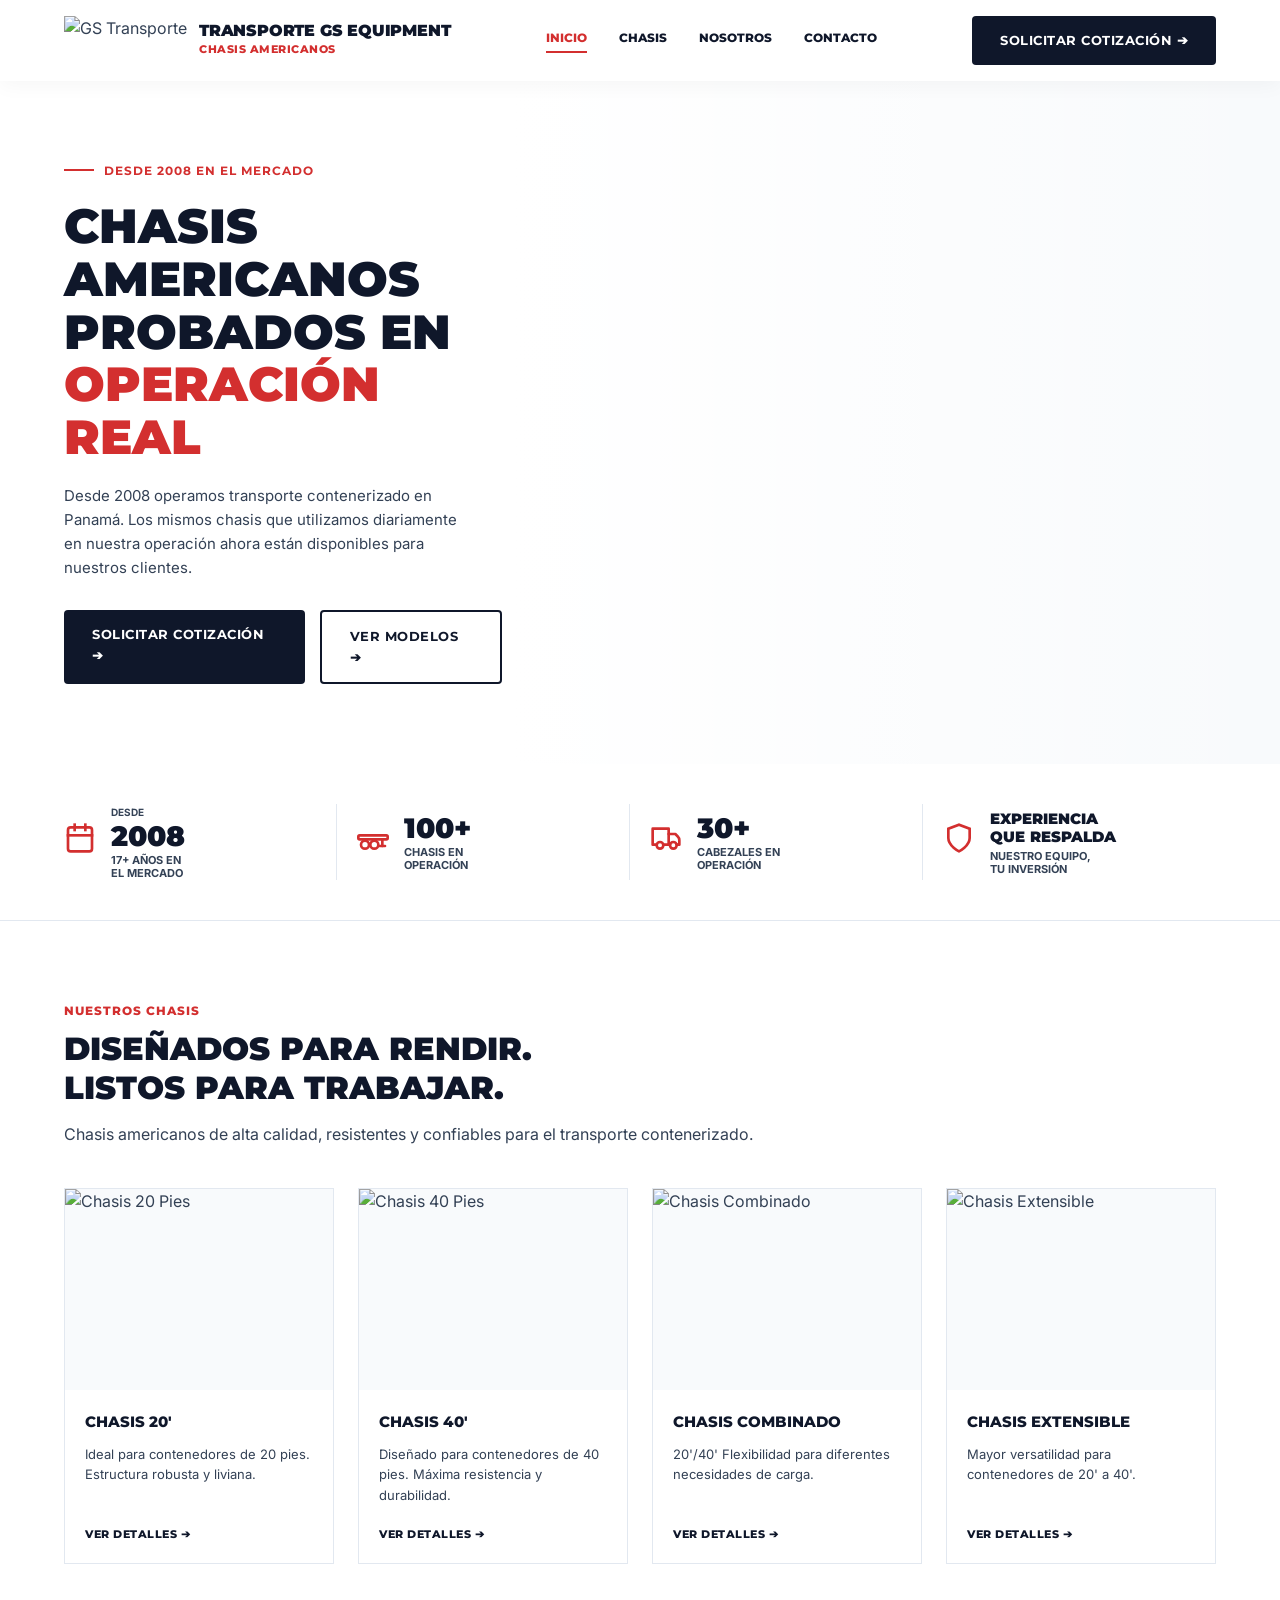
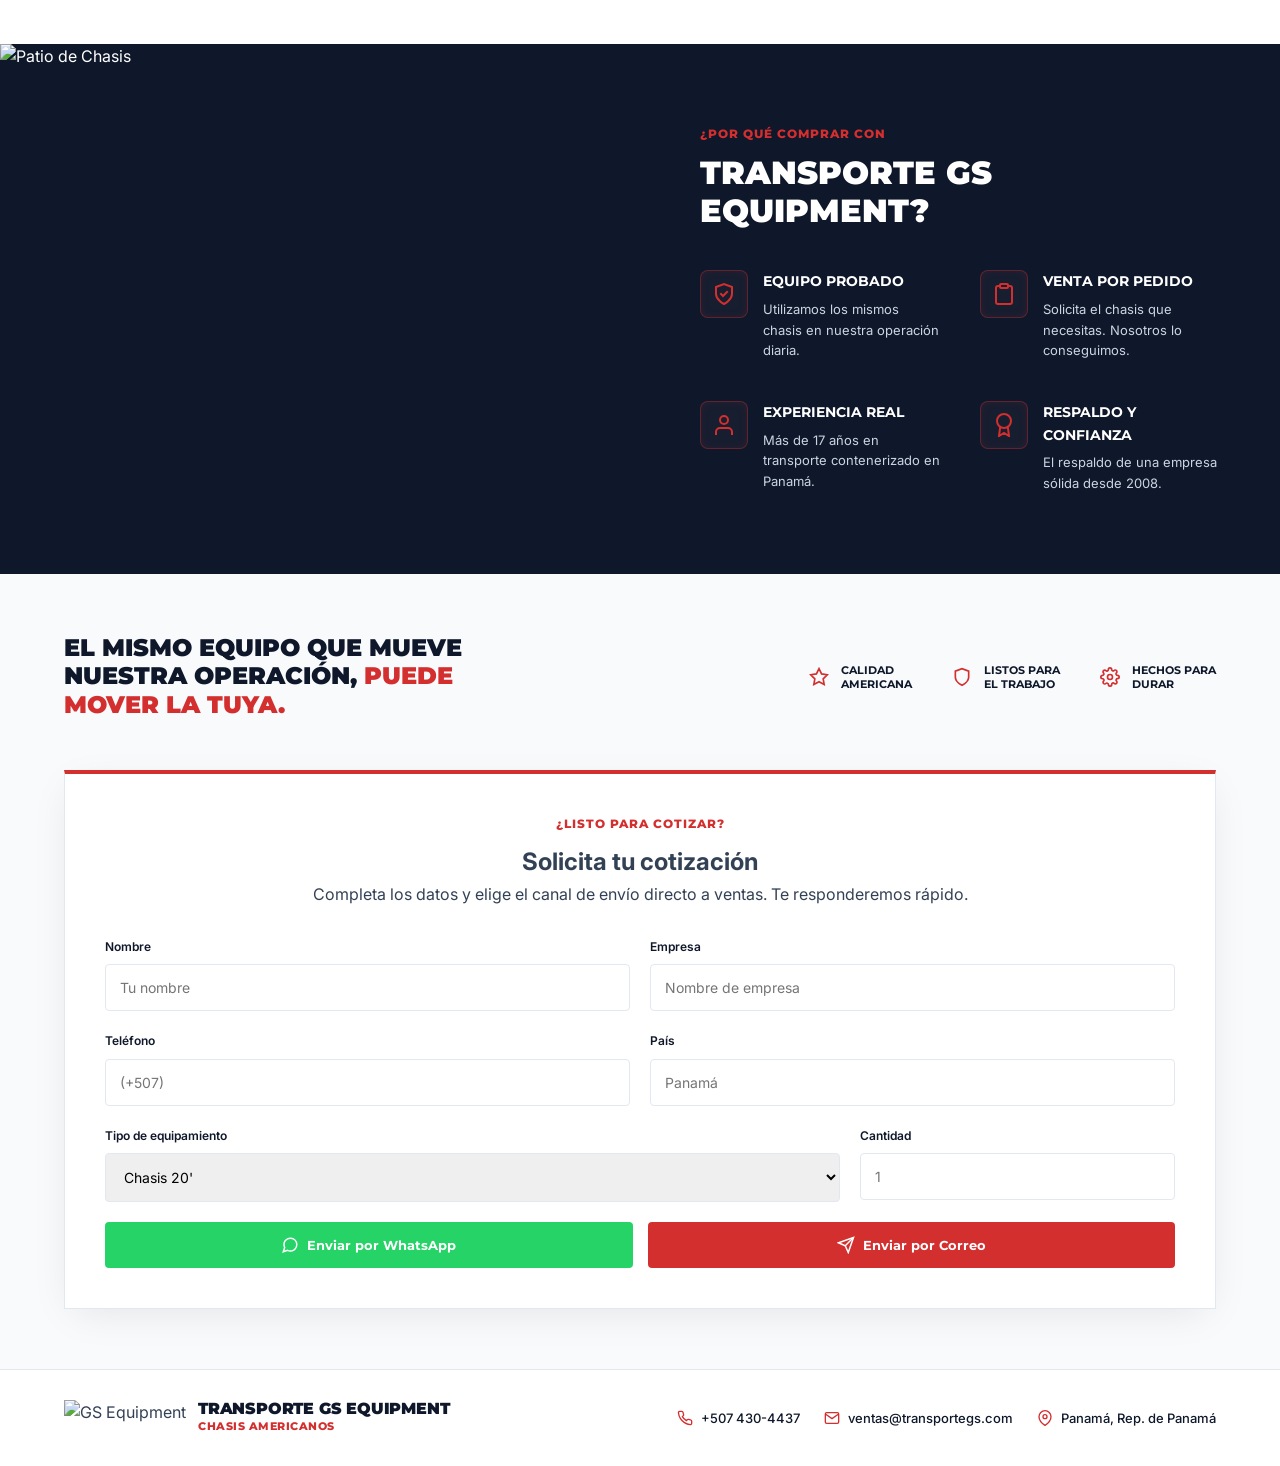
==== index.html @ bca15c8a "nuevo" ====
<!doctype html>
<html lang="es">
  <head>
    <meta charset="UTF-8" />
    <meta name="viewport" content="width=device-width, initial-scale=1.0" />
    <title>GS Equipment | Chasis Americanos</title>
    <!-- Fuentes: Montserrat y Inter -->
    <link rel="preconnect" href="https://fonts.googleapis.com" />
    <link rel="preconnect" href="https://fonts.gstatic.com" crossorigin />
    <link
      href="https://fonts.googleapis.com/css2?family=Inter:wght@400;500;600&family=Montserrat:wght@600;700;800;900&display=swap"
      rel="stylesheet"
    />
    <link rel="icon" href="assets/img/favicon.ico" type="image/x-icon" />
    <link rel="stylesheet" href="assets/css/styles.css" />
  </head>
  <body>
    <!-- NAVEGACIÓN -->
    <header class="navbar">
      <div class="container nav-container">
        <a href="#" class="nav-logo">
          <img src="assets/img/logo-gs.png" alt="GS Transporte" />
          <div class="logo-text">
            <strong>TRANSPORTE GS EQUIPMENT</strong>
            <span>CHASIS AMERICANOS</span>
          </div>
        </a>

        <nav class="nav-menu" id="nav-menu">
          <a href="#" class="active">INICIO</a>
          <a href="#chasis">CHASIS</a>
          <a href="#nosotros">NOSOTROS</a>
          <a href="#contacto">CONTACTO</a>
        </nav>

        <div class="nav-actions">
          <a href="#cotizar" class="btn-dark">SOLICITAR COTIZACIÓN ➔</a>
          <button class="menu-toggle" id="menu-toggle">
            <svg
              width="24"
              height="24"
              viewBox="0 0 24 24"
              fill="none"
              stroke="currentColor"
              stroke-width="2"
              stroke-linecap="square"
            >
              <line x1="3" y1="12" x2="21" y2="12"></line>
              <line x1="3" y1="6" x2="21" y2="6"></line>
              <line x1="3" y1="18" x2="21" y2="18"></line>
            </svg>
          </button>
        </div>
      </div>
    </header>

    <!-- 1. HERO SECTION CON FONDO DESVANECIDO -->
    <section class="hero-section hero-faded">
      <div class="container hero-grid">
        <div class="hero-content reveal">
          <div class="badge-red">
            <span class="line"></span> DESDE 2008 EN EL MERCADO
          </div>
          <h1 class="hero-title">
            CHASIS AMERICANOS<br />
            PROBADOS EN<br />
            <span class="text-red">OPERACIÓN REAL</span>
          </h1>
          <p class="hero-text">
            Desde 2008 operamos transporte contenerizado en Panamá. Los mismos
            chasis que utilizamos diariamente en nuestra operación ahora están
            disponibles para nuestros clientes.
          </p>
          <div class="hero-buttons">
            <a href="#cotizar" class="btn-dark">SOLICITAR COTIZACIÓN ➔</a>
            <a href="#chasis" class="btn-outline">VER MODELOS ➔</a>
          </div>
        </div>
      </div>
    </section>

    <!-- 2. STATS BAR (ICONOS BATMAN STYLE) -->
    <div class="stats-bar reveal">
      <div class="container stats-grid">
        <div class="stat-box">
          <div class="stat-icon">
            <svg
              width="32"
              height="32"
              viewBox="0 0 24 24"
              fill="none"
              stroke="currentColor"
              stroke-width="2"
              stroke-linecap="square"
            >
              <rect x="3" y="4" width="18" height="18" rx="2" ry="2"></rect>
              <line x1="16" y1="2" x2="16" y2="6"></line>
              <line x1="8" y1="2" x2="8" y2="6"></line>
              <line x1="3" y1="10" x2="21" y2="10"></line>
            </svg>
          </div>
          <div class="stat-info">
            <span class="stat-label">DESDE</span>
            <strong class="stat-value">2008</strong>
            <span class="stat-desc">17+ AÑOS EN<br />EL MERCADO</span>
          </div>
        </div>
        <div class="stat-box">
          <div class="stat-icon">
            <svg
              width="32"
              height="32"
              viewBox="0 0 24 24"
              fill="none"
              stroke="currentColor"
              stroke-width="2"
              stroke-linecap="round"
              stroke-linejoin="round"
            >
              <rect x="1" y="10" width="22" height="3" rx="1"></rect>
              <circle cx="6" cy="17" r="3"></circle>
              <circle cx="13" cy="17" r="3"></circle>
              <path d="M19 13v5"></path>
              <path d="M17 18h4"></path>
            </svg>
          </div>
          <div class="stat-info">
            <strong class="stat-value">100+</strong>
            <span class="stat-desc">CHASIS EN<br />OPERACIÓN</span>
          </div>
        </div>
        <div class="stat-box">
          <div class="stat-icon">
            <svg
              width="32"
              height="32"
              viewBox="0 0 24 24"
              fill="none"
              stroke="currentColor"
              stroke-width="2"
              stroke-linecap="round"
              stroke-linejoin="round"
            >
              <path d="M10 17h4V5H2v12h3"></path>
              <path d="M20 17h2v-3.34a4 4 0 0 0-1.17-2.83L19 9h-5"></path>
              <path d="M14 17h1"></path>
              <circle cx="7.5" cy="17.5" r="2.5"></circle>
              <circle cx="17.5" cy="17.5" r="2.5"></circle>
            </svg>
          </div>
          <div class="stat-info">
            <strong class="stat-value">30+</strong>
            <span class="stat-desc">CABEZALES EN<br />OPERACIÓN</span>
          </div>
        </div>
        <div class="stat-box no-border">
          <div class="stat-icon">
            <svg
              width="32"
              height="32"
              viewBox="0 0 24 24"
              fill="none"
              stroke="currentColor"
              stroke-width="2"
              stroke-linecap="square"
            >
              <path d="M12 22s8-4 8-10V5l-8-3-8 3v7c0 6 8 10 8 10z"></path>
            </svg>
          </div>
          <div class="stat-info">
            <strong class="stat-value text-medium"
              >EXPERIENCIA<br />QUE RESPALDA</strong
            >
            <span class="stat-desc">NUESTRO EQUIPO,<br />TU INVERSIÓN</span>
          </div>
        </div>
      </div>
    </div>

    <!-- 3. CATÁLOGO DE CHASIS -->
    <section id="chasis" class="chasis-section container reveal">
      <div class="section-header">
        <span class="subtitle-red">NUESTROS CHASIS</span>
        <h2 class="section-title">
          DISEÑADOS PARA RENDIR.<br />LISTOS PARA TRABAJAR.
        </h2>
        <p class="section-desc">
          Chasis americanos de alta calidad, resistentes y confiables para el
          transporte contenerizado.
        </p>
      </div>

      <div class="products-grid">
        <div class="product-card">
          <div class="product-img">
            <img src="assets/img/pesado/gal-2.webp" alt="Chasis 20 Pies" />
          </div>
          <div class="product-content">
            <h3>CHASIS 20'</h3>
            <p>
              Ideal para contenedores de 20 pies. Estructura robusta y liviana.
            </p>
            <a href="#cotizar" class="link-arrow">VER DETALLES ➔</a>
          </div>
        </div>

        <div class="product-card">
          <div class="product-img">
            <img src="assets/img/pesado/gal-3.webp" alt="Chasis 40 Pies" />
          </div>
          <div class="product-content">
            <h3>CHASIS 40'</h3>
            <p>
              Diseñado para contenedores de 40 pies. Máxima resistencia y
              durabilidad.
            </p>
            <a href="#cotizar" class="link-arrow">VER DETALLES ➔</a>
          </div>
        </div>

        <div class="product-card">
          <div class="product-img">
            <img src="assets/img/pesado/gal-6.webp" alt="Chasis Combinado" />
          </div>
          <div class="product-content">
            <h3>CHASIS COMBINADO</h3>
            <p>20'/40' Flexibilidad para diferentes necesidades de carga.</p>
            <a href="#cotizar" class="link-arrow">VER DETALLES ➔</a>
          </div>
        </div>

        <div class="product-card">
          <div class="product-img">
            <img src="assets/img/pesado/gal-5.webp" alt="Chasis Extensible" />
          </div>
          <div class="product-content">
            <h3>CHASIS EXTENSIBLE</h3>
            <p>Mayor versatilidad para contenedores de 20' a 40'.</p>
            <a href="#cotizar" class="link-arrow">VER DETALLES ➔</a>
          </div>
        </div>
      </div>
    </section>

    <!-- 4. SECCIÓN OSCURA (ICONOS CON GLOW) -->
    <section id="nosotros" class="dark-section reveal">
      <div class="dark-grid">
        <div class="dark-image">
          <img src="assets/img/pesado/gal-6.webp" alt="Patio de Chasis" />
        </div>
        <div class="dark-content">
          <span class="subtitle-red">¿POR QUÉ COMPRAR CON</span>
          <h2 class="section-title text-white">TRANSPORTE GS EQUIPMENT?</h2>

          <div class="features-grid">
            <div class="feature-item">
              <div class="feature-icon">
                <svg
                  width="24"
                  height="24"
                  viewBox="0 0 24 24"
                  fill="none"
                  stroke="currentColor"
                  stroke-width="2"
                  stroke-linecap="square"
                >
                  <path d="M12 22s8-4 8-10V5l-8-3-8 3v7c0 6 8 10 8 10z"></path>
                  <path d="M9 12l2 2 4-4"></path>
                </svg>
              </div>
              <div class="feature-text">
                <h4>EQUIPO PROBADO</h4>
                <p>Utilizamos los mismos chasis en nuestra operación diaria.</p>
              </div>
            </div>
            <div class="feature-item">
              <div class="feature-icon">
                <svg
                  width="24"
                  height="24"
                  viewBox="0 0 24 24"
                  fill="none"
                  stroke="currentColor"
                  stroke-width="2"
                  stroke-linecap="square"
                >
                  <path
                    d="M16 4h2a2 2 0 0 1 2 2v14a2 2 0 0 1-2 2H6a2 2 0 0 1-2-2V6a2 2 0 0 1 2-2h2"
                  ></path>
                  <rect x="8" y="2" width="8" height="4" rx="1" ry="1"></rect>
                </svg>
              </div>
              <div class="feature-text">
                <h4>VENTA POR PEDIDO</h4>
                <p>
                  Solicita el chasis que necesitas. Nosotros lo conseguimos.
                </p>
              </div>
            </div>
            <div class="feature-item">
              <div class="feature-icon">
                <svg
                  width="24"
                  height="24"
                  viewBox="0 0 24 24"
                  fill="none"
                  stroke="currentColor"
                  stroke-width="2"
                  stroke-linecap="square"
                >
                  <path d="M20 21v-2a4 4 0 0 0-4-4H8a4 4 0 0 0-4 4v2"></path>
                  <circle cx="12" cy="7" r="4"></circle>
                </svg>
              </div>
              <div class="feature-text">
                <h4>EXPERIENCIA REAL</h4>
                <p>Más de 17 años en transporte contenerizado en Panamá.</p>
              </div>
            </div>
            <div class="feature-item">
              <div class="feature-icon">
                <svg
                  width="24"
                  height="24"
                  viewBox="0 0 24 24"
                  fill="none"
                  stroke="currentColor"
                  stroke-width="2"
                  stroke-linecap="square"
                >
                  <circle cx="12" cy="8" r="7"></circle>
                  <polyline
                    points="8.21 13.89 7 23 12 20 17 23 15.79 13.88"
                  ></polyline>
                </svg>
              </div>
              <div class="feature-text">
                <h4>RESPALDO Y CONFIANZA</h4>
                <p>El respaldo de una empresa sólida desde 2008.</p>
              </div>
            </div>
          </div>
        </div>
      </div>
    </section>

    <!-- 5. BANNER INFERIOR Y FORMULARIO -->
    <section id="cotizar" class="bottom-cta-section reveal">
      <div class="container banner-flex">
        <div class="banner-title">
          <h2>
            EL MISMO EQUIPO QUE MUEVE<br />NUESTRA OPERACIÓN,
            <span class="text-red">PUEDE<br />MOVER LA TUYA.</span>
          </h2>
        </div>
        <div class="banner-icons">
          <div class="b-icon">
            <svg
              width="20"
              height="20"
              viewBox="0 0 24 24"
              fill="none"
              stroke="currentColor"
              stroke-width="2"
              stroke-linecap="square"
            >
              <polygon
                points="12 2 15.09 8.26 22 9.27 17 14.14 18.18 21.02 12 17.77 5.82 21.02 7 14.14 2 9.27 8.91 8.26 12 2"
              ></polygon>
            </svg>
            <span>CALIDAD<br />AMERICANA</span>
          </div>
          <div class="b-icon">
            <svg
              width="20"
              height="20"
              viewBox="0 0 24 24"
              fill="none"
              stroke="currentColor"
              stroke-width="2"
              stroke-linecap="square"
            >
              <path d="M12 22s8-4 8-10V5l-8-3-8 3v7c0 6 8 10 8 10z"></path>
            </svg>
            <span>LISTOS PARA<br />EL TRABAJO</span>
          </div>
          <div class="b-icon">
            <svg
              width="20"
              height="20"
              viewBox="0 0 24 24"
              fill="none"
              stroke="currentColor"
              stroke-width="2"
              stroke-linecap="square"
            >
              <circle cx="12" cy="12" r="3"></circle>
              <path
                d="M19.4 15a1.65 1.65 0 0 0 .33 1.82l.06.06a2 2 0 0 1 0 2.83 2 2 0 0 1-2.83 0l-.06-.06a1.65 1.65 0 0 0-1.82-.33 1.65 1.65 0 0 0-1 1.51V21a2 2 0 0 1-2 2 2 2 0 0 1-2-2v-.09A1.65 1.65 0 0 0 9 19.4a1.65 1.65 0 0 0-1.82.33l-.06.06a2 2 0 0 1-2.83 0 2 2 0 0 1 0-2.83l.06-.06a1.65 1.65 0 0 0 .33-1.82 1.65 1.65 0 0 0-1.51-1H3a2 2 0 0 1-2-2 2 2 0 0 1 2-2h.09A1.65 1.65 0 0 0 4.6 9a1.65 1.65 0 0 0-.33-1.82l-.06-.06a2 2 0 0 1 0-2.83 2 2 0 0 1 2.83 0l.06.06a1.65 1.65 0 0 0 1.82.33H9a1.65 1.65 0 0 0 1-1.51V3a2 2 0 0 1 2-2 2 2 0 0 1 2 2v.09a1.65 1.65 0 0 0 1 1.51 1.65 1.65 0 0 0 1.82-.33l.06-.06a2 2 0 0 1 2.83 0 2 2 0 0 1 0 2.83l-.06.06a1.65 1.65 0 0 0-.33 1.82V9a1.65 1.65 0 0 0 1.51 1H21a2 2 0 0 1 2 2 2 2 0 0 1-2 2h-.09a1.65 1.65 0 0 0-1.51 1z"
              ></path>
            </svg>
            <span>HECHOS PARA<br />DURAR</span>
          </div>
        </div>
      </div>

      <div class="container" style="margin-top: 50px">
        <div class="form-card">
          <div class="form-header">
            <span class="subtitle-red">¿LISTO PARA COTIZAR?</span>
            <h2>Solicita tu cotización</h2>
            <p>
              Completa los datos y elige el canal de envío directo a ventas. Te
              responderemos rápido.
            </p>
          </div>

          <form id="form-equipos">
            <div class="form-grid">
              <div class="input-group">
                <label>Nombre</label>
                <input
                  type="text"
                  id="eq_nombre"
                  placeholder="Tu nombre"
                  required
                />
              </div>
              <div class="input-group">
                <label>Empresa</label>
                <input
                  type="text"
                  id="eq_empresa"
                  placeholder="Nombre de empresa"
                />
              </div>
              <div class="input-group">
                <label>Teléfono</label>
                <input
                  type="text"
                  id="eq_telefono"
                  placeholder="(+507)"
                  required
                />
              </div>
              <div class="input-group">
                <label>País</label>
                <input type="text" id="eq_pais" placeholder="Panamá" required />
              </div>
            </div>
            <div class="form-grid layout-2-1">
              <div class="input-group">
                <label>Tipo de equipamiento</label>
                <select id="eq_tipo">
                  <option>Chasis 20'</option>
                  <option>Chasis 40'</option>
                  <option>Chasis Combinado 20'/40'</option>
                  <option>Chasis Extensible</option>
                  <option>Llantas Americanas</option>
                </select>
              </div>
              <div class="input-group">
                <label>Cantidad</label>
                <input
                  type="number"
                  id="eq_cantidad"
                  placeholder="1"
                  min="1"
                  required
                />
              </div>
            </div>
            <div class="form-buttons">
              <button type="button" id="btn-wa" class="btn-wa">
                <svg
                  width="18"
                  height="18"
                  viewBox="0 0 24 24"
                  fill="none"
                  stroke="currentColor"
                  stroke-width="2"
                >
                  <path
                    d="M21 11.5a8.38 8.38 0 0 1-.9 3.8 8.5 8.5 0 0 1-7.6 4.7 8.38 8.38 0 0 1-3.8-.9L3 21l1.9-5.7a8.38 8.38 0 0 1-.9-3.8 8.5 8.5 0 0 1 4.7-7.6 8.38 8.38 0 0 1 3.8-.9h.5a8.48 8.48 0 0 1 8 8v.5z"
                  ></path>
                </svg>
                Enviar por WhatsApp
              </button>
              <button type="button" id="btn-email" class="btn-red">
                <svg
                  width="18"
                  height="18"
                  viewBox="0 0 24 24"
                  fill="none"
                  stroke="currentColor"
                  stroke-width="2"
                >
                  <line x1="22" y1="2" x2="11" y2="13"></line>
                  <polygon points="22 2 15 22 11 13 2 9 22 2"></polygon>
                </svg>
                Enviar por Correo
              </button>
            </div>
          </form>
        </div>
      </div>
    </section>

    <!-- FOOTER MOCKUP CON ICONOS -->
    <footer id="contacto" class="mockup-footer">
      <div class="container footer-flex">
        <div class="footer-logo">
          <img src="assets/img/logo-gs.png" alt="GS Equipment" />
          <div class="logo-text">
            <strong>TRANSPORTE GS EQUIPMENT</strong>
            <span>CHASIS AMERICANOS</span>
          </div>
        </div>
        <div class="footer-contact">
          <span>
            <svg
              width="16"
              height="16"
              viewBox="0 0 24 24"
              fill="none"
              stroke="currentColor"
              stroke-width="2"
            >
              <path
                d="M22 16.92v3a2 2 0 0 1-2.18 2 19.79 19.79 0 0 1-8.63-3.07 19.5 19.5 0 0 1-6-6 19.79 19.79 0 0 1-3.07-8.67A2 2 0 0 1 4.11 2h3a2 2 0 0 1 2 1.72 12.84 12.84 0 0 0 .7 2.81 2 2 0 0 1-.45 2.11L8.09 9.91a16 16 0 0 0 6 6l1.27-1.27a2 2 0 0 1 2.11-.45 12.84 12.84 0 0 0 2.81.7A2 2 0 0 1 22 16.92z"
              ></path>
            </svg>
            +507 430-4437
          </span>
          <span>
            <svg
              width="16"
              height="16"
              viewBox="0 0 24 24"
              fill="none"
              stroke="currentColor"
              stroke-width="2"
            >
              <path
                d="M4 4h16c1.1 0 2 .9 2 2v12c0 1.1-.9 2-2 2H4c-1.1 0-2-.9-2-2V6c0-1.1.9-2 2-2z"
              ></path>
              <polyline points="22,6 12,13 2,6"></polyline>
            </svg>
            ventas@transportegs.com
          </span>
          <span>
            <svg
              width="16"
              height="16"
              viewBox="0 0 24 24"
              fill="none"
              stroke="currentColor"
              stroke-width="2"
            >
              <path d="M21 10c0 7-9 13-9 13s-9-6-9-13a9 9 0 0 1 18 0z"></path>
              <circle cx="12" cy="10" r="3"></circle>
            </svg>
            Panamá, Rep. de Panamá
          </span>
        </div>
      </div>
    </footer>

    <script src="assets/js/main.js"></script>
  </body>
</html>
---- assets/css/styles.css ----
/* =========================================
   GS EQUIPMENT - LANDING PAGE STYLES (BATMAN / PRO)
   ========================================= */

:root {
  --color-dark: #0f172a;
  --color-dark-2: #1e293b;
  --color-red: #d32f2f;
  --color-red-hover: #b91c1c;
  --color-gray-light: #f8fafc;
  --color-gray-border: #e2e8f0;
  --color-text: #334155;
  --color-text-dark: #0f172a;
  --color-wa: #25d366;
  --font-heading: "Montserrat", sans-serif;
  --font-body: "Inter", sans-serif;
}

* {
  box-sizing: border-box;
  margin: 0;
  padding: 0;
}
html {
  scroll-behavior: smooth;
}
body {
  font-family: var(--font-body);
  color: var(--color-text);
  background-color: #fff;
  line-height: 1.6;
}
a {
  text-decoration: none;
  color: inherit;
}
img {
  max-width: 100%;
  height: auto;
  display: block;
}
.container {
  width: 90%;
  max-width: 1200px;
  margin: 0 auto;
}
.text-red {
  color: var(--color-red) !important;
}
.text-white {
  color: #fff !important;
}

/* Botones */
.btn-dark {
  background: var(--color-dark);
  color: #fff;
  padding: 14px 28px;
  border-radius: 4px;
  font-family: var(--font-heading);
  font-weight: 700;
  font-size: 13px;
  letter-spacing: 0.5px;
  transition: 0.3s;
  display: inline-block;
  border: none;
  cursor: pointer;
}
.btn-dark:hover {
  background: var(--color-red);
}
.btn-outline {
  background: transparent;
  color: var(--color-dark);
  padding: 14px 28px;
  border-radius: 4px;
  font-family: var(--font-heading);
  font-weight: 700;
  font-size: 13px;
  letter-spacing: 0.5px;
  border: 2px solid var(--color-dark);
  transition: 0.3s;
  display: inline-block;
}
.btn-outline:hover {
  background: var(--color-dark);
  color: #fff;
}
.btn-red {
  display: flex;
  align-items: center;
  justify-content: center;
  gap: 8px;
  background: var(--color-red);
  color: #fff;
  padding: 14px 24px;
  border-radius: 4px;
  font-family: var(--font-heading);
  font-weight: 700;
  border: none;
  cursor: pointer;
  transition: 0.3s;
  width: 100%;
}
.btn-red:hover {
  background: var(--color-red-hover);
}
.btn-wa {
  display: flex;
  align-items: center;
  justify-content: center;
  gap: 8px;
  background: var(--color-wa);
  color: #fff;
  padding: 14px 24px;
  border-radius: 4px;
  font-family: var(--font-heading);
  font-weight: 700;
  border: none;
  cursor: pointer;
  transition: 0.3s;
  width: 100%;
}

/* =========================================
   NUEVO NAVBAR SUPERIOR (ESTILO MOCKUP PRO)
   ========================================= */
.navbar {
  background: #fff;
  padding: 16px 0;
  position: sticky;
  top: 0;
  z-index: 1000;
  box-shadow: 0 4px 20px rgba(0, 0, 0, 0.04);
  border-bottom: none;
}
.nav-container {
  display: flex;
  justify-content: space-between;
  align-items: center;
}

/* Logo */
.nav-logo {
  display: flex;
  align-items: center;
  gap: 12px;
}
.nav-logo img {
  height: 48px;
}
.logo-text {
  display: flex;
  flex-direction: column;
  justify-content: center;
}
.logo-text strong {
  font-family: var(--font-heading);
  font-weight: 900;
  font-size: 16px;
  color: var(--color-dark);
  line-height: 1.1;
  letter-spacing: -0.2px;
}
.logo-text span {
  font-family: var(--font-heading);
  font-size: 10.5px;
  color: var(--color-red);
  font-weight: 800;
  letter-spacing: 0.5px;
  margin-top: 2px;
}

/* Menu de Enlaces */
.nav-menu {
  display: flex;
  gap: 32px;
  align-items: center;
}
.nav-menu a {
  font-family: var(--font-heading);
  font-size: 12px;
  font-weight: 800;
  color: var(--color-dark);
  position: relative;
  padding-bottom: 6px;
  transition: color 0.3s ease;
  text-transform: uppercase;
}
.nav-menu a:hover,
.nav-menu a.active {
  color: var(--color-red);
}
/* Efecto de línea roja inferior despegada */
.nav-menu a::after {
  content: "";
  position: absolute;
  bottom: 0;
  left: 0;
  width: 0%;
  height: 2px;
  background-color: var(--color-red);
  transition: width 0.3s ease;
}
.nav-menu a:hover::after,
.nav-menu a.active::after {
  width: 100%;
}

.nav-actions {
  display: flex;
  align-items: center;
  gap: 15px;
}
.menu-toggle {
  display: none;
  background: none;
  border: none;
  color: var(--color-dark);
  cursor: pointer;
  padding: 0;
}

/* Hero Section */
.hero-section {
  padding: 80px 0;
  background-color: var(--color-gray-light);
}
.hero-faded {
  position: relative;
  background-image: url("../img/pesado/gal-1.webp");
  background-size: cover;
  background-position: right center;
  background-repeat: no-repeat;
  min-height: 550px;
  display: flex;
  align-items: center;
}
.hero-faded::before {
  content: "";
  position: absolute;
  top: 0;
  left: 0;
  width: 100%;
  height: 100%;
  background: linear-gradient(
    to right,
    rgba(255, 255, 255, 1) 40%,
    rgba(255, 255, 255, 0.8) 55%,
    rgba(255, 255, 255, 0) 100%
  );
  z-index: 1;
}

/* LA CORRECCIÓN ESTÁ AQUÍ: Se eliminó el width: 100% para que no rompa los bordes */
.hero-faded .hero-grid {
  position: relative;
  z-index: 2;
  grid-template-columns: 0.65fr 1fr;
}

.hero-grid {
  display: grid;
  grid-template-columns: 1fr 1fr;
  gap: 40px;
  align-items: center;
}
.badge-red {
  display: flex;
  align-items: center;
  gap: 10px;
  font-family: var(--font-heading);
  font-weight: 700;
  color: var(--color-red);
  font-size: 12px;
  letter-spacing: 1px;
  margin-bottom: 20px;
}
.badge-red .line {
  width: 30px;
  height: 2px;
  background: var(--color-red);
  display: block;
}
.hero-title {
  font-family: var(--font-heading);
  font-weight: 900;
  font-size: clamp(32px, 4vw, 48px);
  color: var(--color-dark);
  line-height: 1.1;
  margin-bottom: 20px;
}
.hero-text {
  font-size: 15px;
  margin-bottom: 30px;
  max-width: 90%;
  color: var(--color-text);
}
.hero-buttons {
  display: flex;
  gap: 15px;
}
.hero-image img {
  width: 100%;
  border-radius: 8px;
  box-shadow: 0 20px 40px -10px rgba(0, 0, 0, 0.15);
}

/* Stats Bar - SVGs Premium */
.stats-bar {
  border-bottom: 1px solid var(--color-gray-border);
  padding: 40px 0;
}
.stats-grid {
  display: grid;
  grid-template-columns: repeat(4, 1fr);
  gap: 20px;
}
.stat-box {
  display: flex;
  align-items: center;
  gap: 15px;
  border-right: 1px solid var(--color-gray-border);
  padding-right: 20px;
}
.stat-box.no-border {
  border-right: none;
}
.stat-icon svg {
  color: var(--color-red);
}
.stat-info {
  display: flex;
  flex-direction: column;
}
.stat-label {
  font-size: 10px;
  font-weight: 700;
  color: var(--color-text);
}
.stat-value {
  font-family: var(--font-heading);
  font-weight: 900;
  font-size: 28px;
  color: var(--color-dark);
  line-height: 1;
  margin: 2px 0;
}
.stat-value.text-medium {
  font-size: 15px;
  line-height: 1.2;
  margin-bottom: 2px;
}
.stat-desc {
  font-size: 11px;
  font-weight: 700;
  color: var(--color-text);
  line-height: 1.2;
  margin-top: 2px;
}

/* Catálogo de Chasis */
.chasis-section {
  padding: 80px 0;
}
.subtitle-red {
  font-family: var(--font-heading);
  font-size: 12px;
  font-weight: 800;
  color: var(--color-red);
  letter-spacing: 1px;
  display: block;
  margin-bottom: 10px;
}
.section-title {
  font-family: var(--font-heading);
  font-weight: 900;
  font-size: 32px;
  color: var(--color-dark);
  line-height: 1.2;
  margin-bottom: 15px;
  text-transform: uppercase;
}
.section-desc {
  font-size: 16px;
  margin-bottom: 40px;
}
.products-grid {
  display: grid;
  grid-template-columns: repeat(4, 1fr);
  gap: 24px;
}
.product-card {
  border: 1px solid var(--color-gray-border);
  background: #fff;
  display: flex;
  flex-direction: column;
  transition: 0.3s;
}
.product-card:hover {
  box-shadow: 0 10px 30px -10px rgba(0, 0, 0, 0.1);
  transform: translateY(-5px);
}
.product-img {
  aspect-ratio: 4/3;
  overflow: hidden;
  background: #f8fafc;
}
.product-img img {
  width: 100%;
  height: 100%;
  object-fit: cover;
  transition: transform 0.5s;
}
.product-card:hover .product-img img {
  transform: scale(1.05);
}
.product-content {
  padding: 20px;
  display: flex;
  flex-direction: column;
  flex-grow: 1;
}
.product-content h3 {
  font-family: var(--font-heading);
  font-weight: 800;
  font-size: 15px;
  color: var(--color-dark);
  margin-bottom: 10px;
}
.product-content p {
  font-size: 13px;
  margin-bottom: 20px;
  flex-grow: 1;
}
.link-arrow {
  font-family: var(--font-heading);
  font-size: 11px;
  font-weight: 800;
  color: var(--color-dark);
  letter-spacing: 0.5px;
}
.link-arrow:hover {
  color: var(--color-red);
}

/* Dark Section - Efecto Batman */
.dark-section {
  background: var(--color-dark);
  color: #fff;
}
.dark-grid {
  display: grid;
  grid-template-columns: 1fr 1fr;
}
.dark-image img {
  width: 100%;
  height: 100%;
  object-fit: cover;
  min-height: 100%;
}
.dark-content {
  padding: 80px 60px;
}
.features-grid {
  display: grid;
  grid-template-columns: 1fr 1fr;
  gap: 40px;
  margin-top: 40px;
}
.feature-item {
  display: flex;
  gap: 15px;
}
.feature-icon {
  width: 48px;
  height: 48px;
  border-radius: 8px;
  display: flex;
  align-items: center;
  justify-content: center;
  flex-shrink: 0;
  background: rgba(255, 255, 255, 0.03);
  border: 1px solid rgba(211, 47, 47, 0.4);
  box-shadow: inset 0 0 10px rgba(211, 47, 47, 0.1);
}
.feature-icon svg {
  color: var(--color-red);
}
.feature-text h4 {
  font-family: var(--font-heading);
  font-size: 14px;
  margin-bottom: 6px;
  font-weight: 700;
  color: #fff;
}
.feature-text p {
  font-size: 13px;
  color: #cbd5e1;
}

/* Banner Inferior */
.bottom-cta-section {
  padding: 60px 0;
  background: var(--color-gray-light);
  border-bottom: 1px solid var(--color-gray-border);
}
.banner-flex {
  display: flex;
  justify-content: space-between;
  align-items: center;
}
.banner-title h2 {
  font-family: var(--font-heading);
  font-weight: 900;
  font-size: 24px;
  color: var(--color-dark);
  line-height: 1.2;
}
.banner-icons {
  display: flex;
  gap: 40px;
}
.b-icon {
  display: flex;
  align-items: center;
  gap: 12px;
  font-family: var(--font-heading);
  font-weight: 700;
  font-size: 11px;
  color: var(--color-dark);
  line-height: 1.3;
}
.b-icon svg {
  color: var(--color-red);
}

/* Formulario */
.form-card {
  background: #fff;
  border: 1px solid var(--color-gray-border);
  border-top: 4px solid var(--color-red);
  padding: 40px;
  box-shadow: 0 10px 40px -10px rgba(0, 0, 0, 0.1);
}
.form-header {
  text-align: center;
  margin-bottom: 30px;
}
.form-grid {
  display: grid;
  grid-template-columns: 1fr 1fr;
  gap: 20px;
  margin-bottom: 20px;
}
.layout-2-1 {
  grid-template-columns: 1.4fr 0.6fr;
}
.input-group {
  display: flex;
  flex-direction: column;
  gap: 8px;
}
.input-group label {
  font-size: 12px;
  font-weight: 600;
  color: var(--color-text-dark);
}
.input-group input,
.input-group select {
  padding: 14px;
  border: 1px solid var(--color-gray-border);
  border-radius: 4px;
  font-family: var(--font-body);
  font-size: 14px;
  outline: none;
  transition: border 0.3s;
}
.input-group input:focus,
.input-group select:focus {
  border-color: var(--color-red);
}
.form-buttons {
  display: grid;
  grid-template-columns: 1fr 1fr;
  gap: 15px;
  margin-top: 10px;
}

/* Footer con SVG */
.mockup-footer {
  padding: 30px 0;
  background: #fff;
}
.footer-flex {
  display: flex;
  justify-content: space-between;
  align-items: center;
}
.footer-logo {
  display: flex;
  align-items: center;
  gap: 12px;
}
.footer-logo img {
  height: 35px;
}
.footer-contact {
  display: flex;
  gap: 24px;
  font-size: 13px;
  font-weight: 500;
  color: var(--color-text-dark);
}
.footer-contact span {
  display: flex;
  align-items: center;
  gap: 8px;
}
.footer-contact svg {
  color: var(--color-red);
}

/* Animaciones Reveal */
.reveal {
  opacity: 0;
  transform: translateY(30px);
  transition: all 0.8s ease;
}
.reveal.show {
  opacity: 1;
  transform: translateY(0);
}

/* =========================================
   RESPONSIVE MÓVIL Y TABLET
   ========================================= */
@media (max-width: 992px) {
  .hero-grid,
  .dark-grid,
  .banner-flex {
    grid-template-columns: 1fr;
    gap: 30px;
  }
  .stats-grid,
  .products-grid,
  .features-grid,
  .form-grid,
  .form-buttons {
    grid-template-columns: 1fr;
  }
  .stat-box {
    border-right: none;
    border-bottom: 1px solid var(--color-gray-border);
    padding-bottom: 20px;
  }

  /* Ajustes Navbar Móvil para evitar colisiones */
  .nav-logo img {
    height: 38px;
  }
  .logo-text strong {
    font-size: 13px;
  }
  .logo-text span {
    font-size: 9px;
  }

  .nav-menu {
    display: none;
    position: absolute;
    top: 100%;
    left: 0;
    width: 100%;
    background: #fff;
    flex-direction: column;
    padding: 20px;
    box-shadow: 0 10px 20px rgba(0, 0, 0, 0.1);
  }
  .nav-menu.active {
    display: flex;
    align-items: flex-start; /* Evita que la linea roja cruce toda la pantalla */
  }
  .menu-toggle {
    display: block;
  }
  .nav-actions .btn-dark {
    display: none;
  }
  .dark-content {
    padding: 40px 20px;
  }
  .banner-icons {
    flex-direction: column;
    align-items: flex-start;
    gap: 20px;
  }
  .footer-flex {
    flex-direction: column;
    gap: 20px;
    text-align: center;
  }
  .footer-contact {
    flex-direction: column;
    gap: 10px;
  }

  /* --- CORRECCIONES HERO MÓVIL (SOBREESCRITURA) --- */

  .hero-section {
    padding: 0;
  }

  /* 1. Ajuste de la imagen para que se vea en la parte inferior de la pantalla */
  .hero-faded {
    background-position: center bottom;
    background-size: 140%;
    background-repeat: no-repeat;
    min-height: 80vh;
    align-items: flex-start;
    padding-top: 40px;
  }

  /* 2. Cambiamos el degradado: ahora va de Arriba (Blanco) hacia Abajo (Transparente) */
  .hero-faded::before {
    background: linear-gradient(
      to bottom,
      rgba(255, 255, 255, 1) 40%,
      rgba(255, 255, 255, 0.9) 65%,
      rgba(255, 255, 255, 0) 100%
    );
  }

  /* 3. Centramos la cuadrícula y nos aseguramos de que herede su margen */
  .hero-faded .hero-grid {
    grid-template-columns: 1fr;
    gap: 20px;
  }

  /* 4. Apilamos los botones para que no se aplasten */
  .hero-buttons {
    flex-direction: column;
    width: 100%;
    margin-top: 20px;
  }

  .hero-buttons a {
    width: 100%;
    text-align: center;
    display: flex;
    justify-content: center;
  }
}

/* Teléfonos muy pequeños */
@media (max-width: 480px) {
  .nav-logo {
    gap: 8px;
  }
  .nav-logo img {
    height: 32px;
  }
  .logo-text strong {
    font-size: 11px;
  }
  .logo-text span {
    font-size: 7.5px;
  }

  /* Reducimos ligeramente el tamaño del texto gigante en pantallas minis */
  .hero-title {
    font-size: 28px;
  }
}

/* Modificadores extra Escritorio */
@media (min-width: 860px) {
  .eq-hero {
    padding: 80px 0 60px;
  }
  .eq-stats-grid {
    justify-content: space-between;
    padding: 0 40px;
  }
  .dark-image {
    min-height: 500px;
  }
}
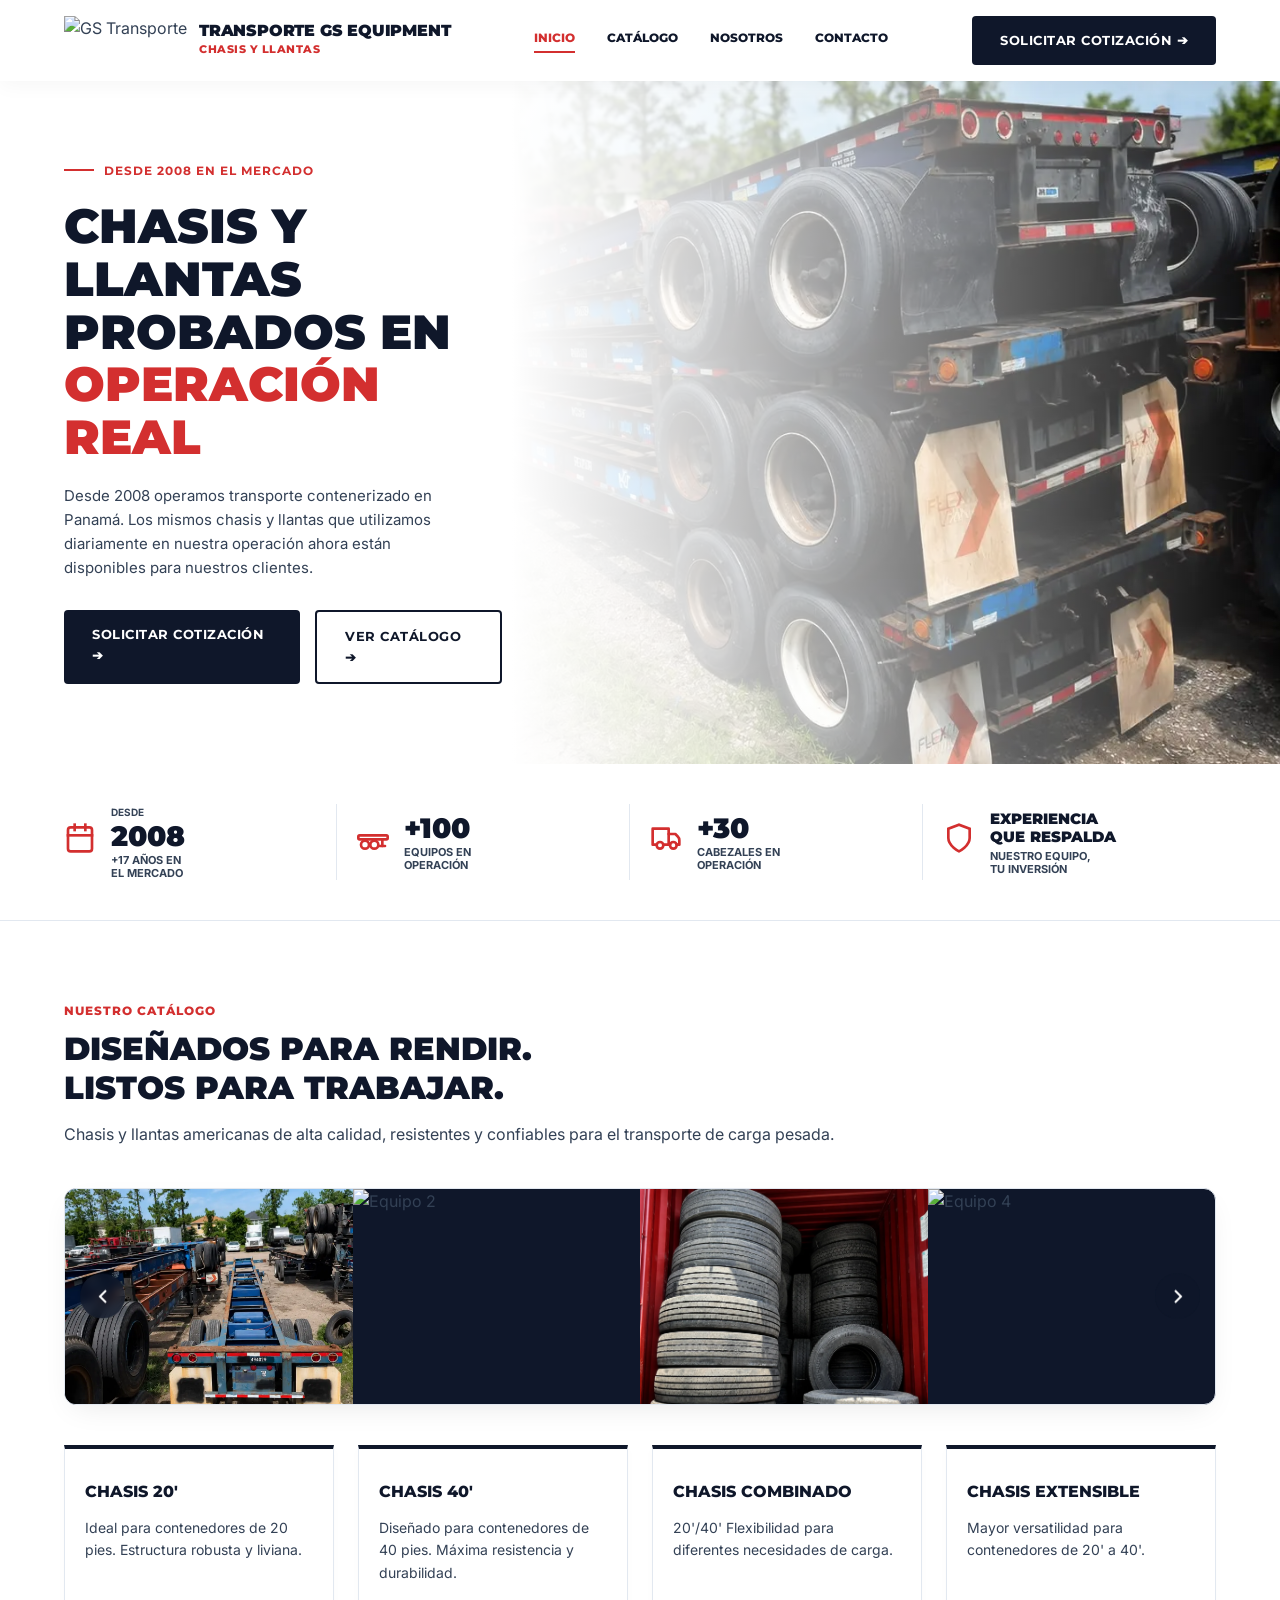
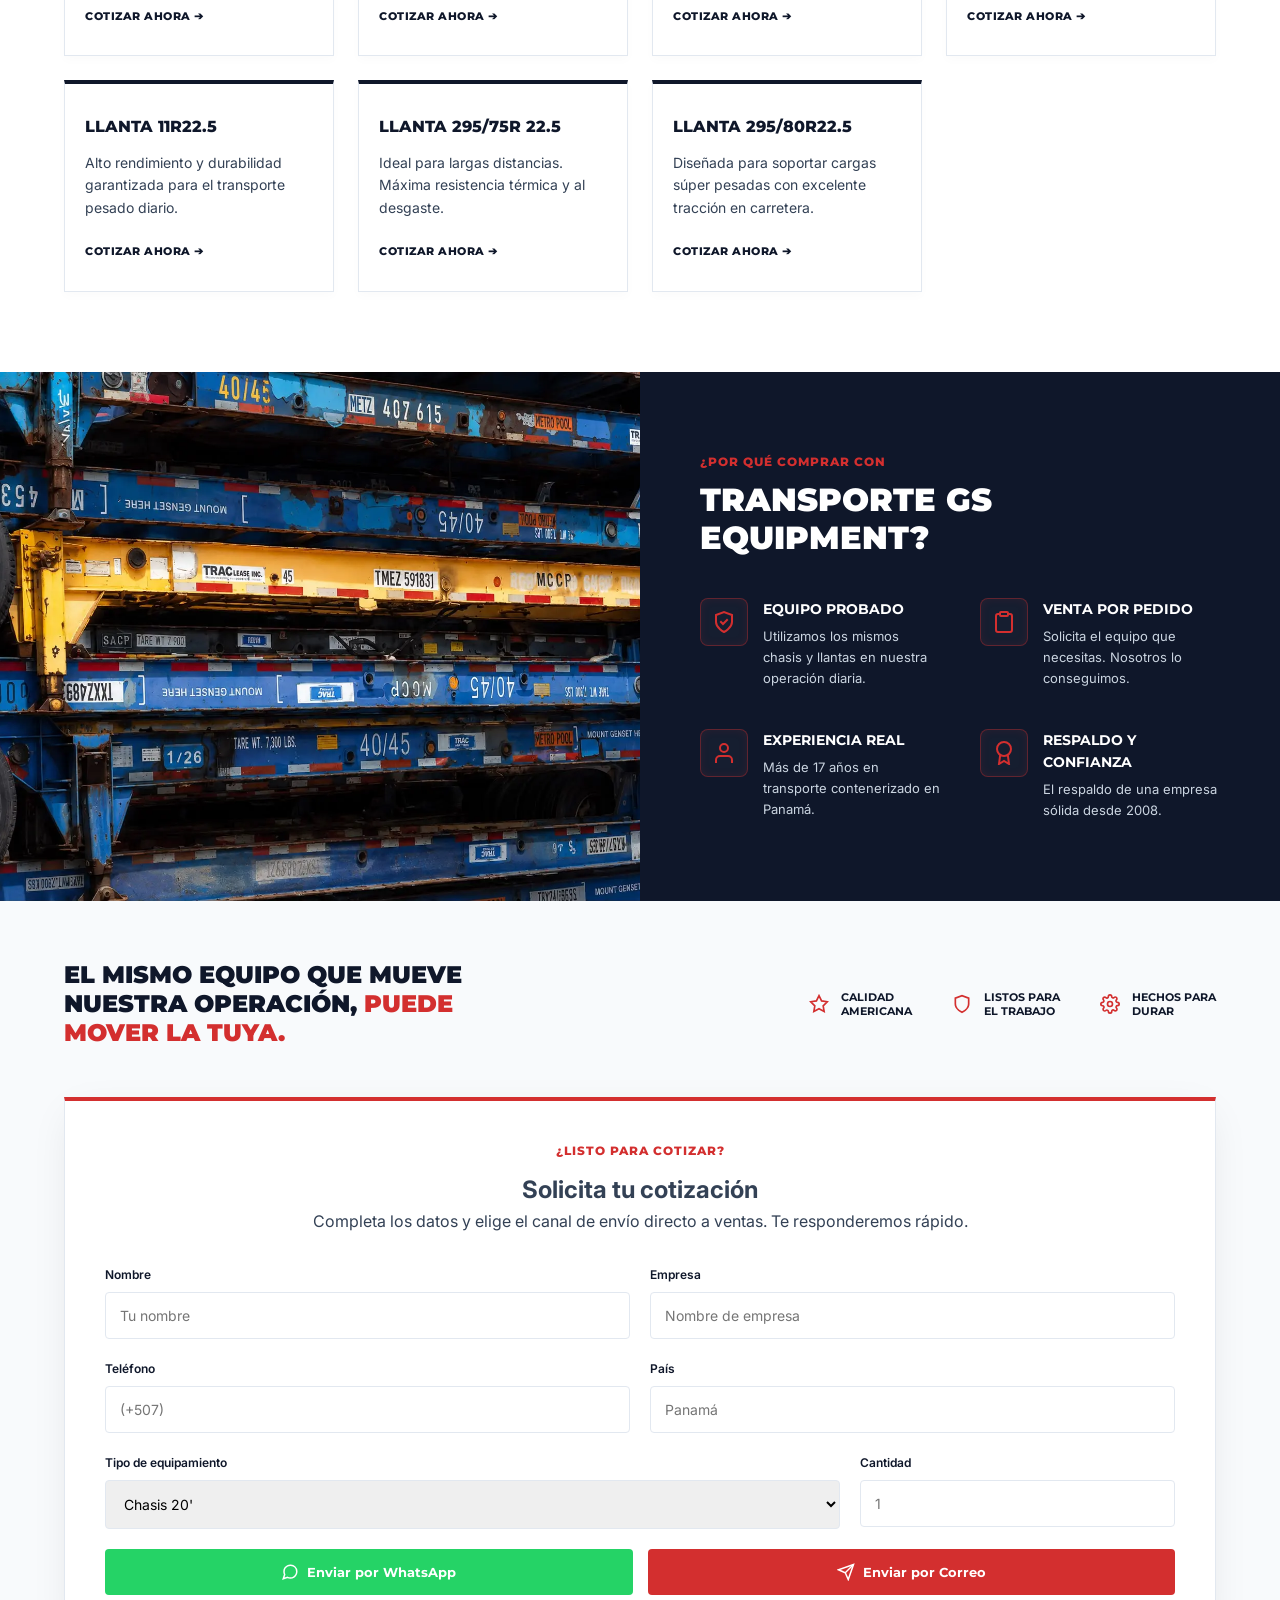
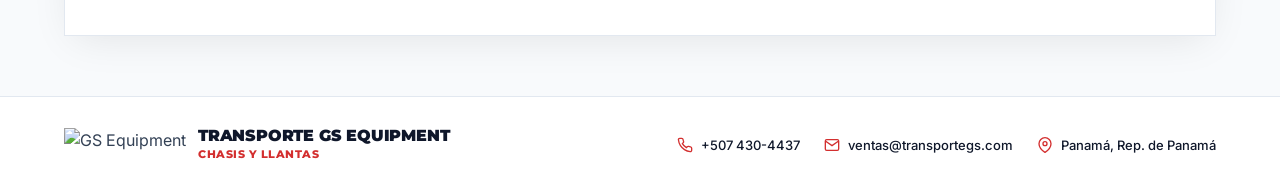
==== commit 1304474a: "mejoras visuales" ====
--- a/index.html
+++ b/index.html
@@ -3,7 +3,7 @@
   <head>
     <meta charset="UTF-8" />
     <meta name="viewport" content="width=device-width, initial-scale=1.0" />
-    <title>GS Equipment | Chasis Americanos</title>
+    <title>GS Equipment | Chasis y Llantas Americanas</title>
     <!-- Fuentes: Montserrat y Inter -->
     <link rel="preconnect" href="https://fonts.googleapis.com" />
     <link rel="preconnect" href="https://fonts.gstatic.com" crossorigin />
@@ -11,24 +11,24 @@
       href="https://fonts.googleapis.com/css2?family=Inter:wght@400;500;600&family=Montserrat:wght@600;700;800;900&display=swap"
       rel="stylesheet"
     />
-    <link rel="icon" href="assets/img/favicon.ico" type="image/x-icon" />
-    <link rel="stylesheet" href="assets/css/styles.css" />
+    <link rel="icon" href="./assets/img/favicon.ico" type="image/x-icon" />
+    <link rel="stylesheet" href="./assets/css/styles.css" />
   </head>
   <body>
     <!-- NAVEGACIÓN -->
     <header class="navbar">
       <div class="container nav-container">
         <a href="#" class="nav-logo">
-          <img src="assets/img/logo-gs.png" alt="GS Transporte" />
+          <img src="./assets/img/logo-gs.png" alt="GS Transporte" />
           <div class="logo-text">
             <strong>TRANSPORTE GS EQUIPMENT</strong>
-            <span>CHASIS AMERICANOS</span>
+            <span>CHASIS Y LLANTAS</span>
           </div>
         </a>
 
         <nav class="nav-menu" id="nav-menu">
           <a href="#" class="active">INICIO</a>
-          <a href="#chasis">CHASIS</a>
+          <a href="#catalogo">CATÁLOGO</a>
           <a href="#nosotros">NOSOTROS</a>
           <a href="#contacto">CONTACTO</a>
         </nav>
@@ -62,18 +62,18 @@
             <span class="line"></span> DESDE 2008 EN EL MERCADO
           </div>
           <h1 class="hero-title">
-            CHASIS AMERICANOS<br />
+            CHASIS Y LLANTAS<br />
             PROBADOS EN<br />
             <span class="text-red">OPERACIÓN REAL</span>
           </h1>
           <p class="hero-text">
             Desde 2008 operamos transporte contenerizado en Panamá. Los mismos
-            chasis que utilizamos diariamente en nuestra operación ahora están
-            disponibles para nuestros clientes.
+            chasis y llantas que utilizamos diariamente en nuestra operación
+            ahora están disponibles para nuestros clientes.
           </p>
           <div class="hero-buttons">
             <a href="#cotizar" class="btn-dark">SOLICITAR COTIZACIÓN ➔</a>
-            <a href="#chasis" class="btn-outline">VER MODELOS ➔</a>
+            <a href="#catalogo" class="btn-outline">VER CATÁLOGO ➔</a>
           </div>
         </div>
       </div>
@@ -102,7 +102,7 @@
           <div class="stat-info">
             <span class="stat-label">DESDE</span>
             <strong class="stat-value">2008</strong>
-            <span class="stat-desc">17+ AÑOS EN<br />EL MERCADO</span>
+            <span class="stat-desc">+17 AÑOS EN<br />EL MERCADO</span>
           </div>
         </div>
         <div class="stat-box">
@@ -125,8 +125,8 @@
             </svg>
           </div>
           <div class="stat-info">
-            <strong class="stat-value">100+</strong>
-            <span class="stat-desc">CHASIS EN<br />OPERACIÓN</span>
+            <strong class="stat-value">+100</strong>
+            <span class="stat-desc">EQUIPOS EN<br />OPERACIÓN</span>
           </div>
         </div>
         <div class="stat-box">
@@ -149,7 +149,7 @@
             </svg>
           </div>
           <div class="stat-info">
-            <strong class="stat-value">30+</strong>
+            <strong class="stat-value">+30</strong>
             <span class="stat-desc">CABEZALES EN<br />OPERACIÓN</span>
           </div>
         </div>
@@ -177,66 +177,188 @@
       </div>
     </div>
 
-    <!-- 3. CATÁLOGO DE CHASIS -->
-    <section id="chasis" class="chasis-section container reveal">
+    <!-- 3. CATÁLOGO DE CHASIS Y LLANTAS (IMÁGENES ARRIBA, TEXTOS ABAJO) -->
+    <section id="catalogo" class="chasis-section container reveal">
       <div class="section-header">
-        <span class="subtitle-red">NUESTROS CHASIS</span>
+        <span class="subtitle-red">NUESTRO CATÁLOGO</span>
         <h2 class="section-title">
           DISEÑADOS PARA RENDIR.<br />LISTOS PARA TRABAJAR.
         </h2>
         <p class="section-desc">
-          Chasis americanos de alta calidad, resistentes y confiables para el
-          transporte contenerizado.
+          Chasis y llantas americanas de alta calidad, resistentes y confiables
+          para el transporte de carga pesada.
         </p>
       </div>
 
-      <div class="products-grid">
+      <!-- NUEVO: CARRUSEL DE IMÁGENES -->
+      <div class="catalog-carousel-wrapper reveal">
+        <button class="carousel-btn left-btn">
+          <svg
+            width="24"
+            height="24"
+            viewBox="0 0 24 24"
+            fill="none"
+            stroke="currentColor"
+            stroke-width="2"
+          >
+            <polyline points="15 18 9 12 15 6"></polyline>
+          </svg>
+        </button>
+        <div class="catalog-carousel" id="catalog-carousel">
+          <div class="carousel-slide">
+            <img src="./assets/img/pesado/gal-2.webp" alt="Equipo 1" />
+          </div>
+          <div class="carousel-slide">
+            <img src="./assets/img/pesado/gal-3.webp" alt="Equipo 2" />
+          </div>
+          <div class="carousel-slide">
+            <img src="./assets/img/pesado/gal-4.webp" alt="Equipo 3" />
+          </div>
+          <div class="carousel-slide">
+            <img src="./assets/img/pesado/gal-5.webp" alt="Equipo 4" />
+          </div>
+          <div class="carousel-slide">
+            <img src="./assets/img/pesado/gal-6.webp" alt="Equipo 5" />
+          </div>
+          <div class="carousel-slide">
+            <img src="./assets/img/pesado/gal-7.webp" alt="Equipo 6" />
+          </div>
+          <div class="carousel-slide">
+            <img src="./assets/img/pesado/gal-8.webp" alt="Equipo 7" />
+          </div>
+          <div class="carousel-slide">
+            <img src="./assets/img/pesado/gal-9.webp" alt="Equipo 8" />
+          </div>
+          <div class="carousel-slide">
+            <img src="./assets/img/pesado/gal-10.webp" alt="Equipo 10" />
+          </div>
+          <div class="carousel-slide">
+            <img src="./assets/img/pesado/gal-11.webp" alt="Equipo 11" />
+          </div>
+          <div class="carousel-slide">
+            <img src="./assets/img/pesado/gal-12.webp" alt="Equipo 12" />
+          </div>
+          <div class="carousel-slide">
+            <img src="./assets/img/pesado/gal-13.webp" alt="Equipo 13" />
+          </div>
+          <div class="carousel-slide">
+            <img src="./assets/img/pesado/gal-14.webp" alt="Equipo 14" />
+          </div>
+          <div class="carousel-slide">
+            <img src="./assets/img/pesado/gal-15.webp" alt="Equipo 15" />
+          </div>
+          <div class="carousel-slide">
+            <img src="./assets/img/pesado/gal-16.webp" alt="Equipo 16" />
+          </div>
+          <div class="carousel-slide">
+            <img src="./assets/img/pesado/gal-17.webp" alt="Equipo 17" />
+          </div>
+          <div class="carousel-slide">
+            <img src="./assets/img/pesado/gal-18.webp" alt="Equipo 18" />
+          </div>
+          <div class="carousel-slide">
+            <img src="./assets/img/pesado/gal-19.webp" alt="Equipo 19" />
+          </div>
+          <div class="carousel-slide">
+            <img src="./assets/img/pesado/gal-20.webp" alt="Equipo 20" />
+          </div>
+          <div class="carousel-slide">
+            <img src="./assets/img/pesado/gal-21.webp" alt="Equipo 21" />
+          </div>
+          <div class="carousel-slide">
+            <img src="./assets/img/pesado/gal-22.webp" alt="Equipo 22" />
+          </div>
+        </div>
+        <button class="carousel-btn right-btn">
+          <svg
+            width="24"
+            height="24"
+            viewBox="0 0 24 24"
+            fill="none"
+            stroke="currentColor"
+            stroke-width="2"
+          >
+            <polyline points="9 18 15 12 9 6"></polyline>
+          </svg>
+        </button>
+      </div>
+
+      <!-- TARJETAS DE TEXTO (SIN IMAGEN) -->
+      <div class="products-grid text-cards">
+        <!-- Chasis 20 -->
         <div class="product-card">
-          <div class="product-img">
-            <img src="assets/img/pesado/gal-2.webp" alt="Chasis 20 Pies" />
-          </div>
           <div class="product-content">
             <h3>CHASIS 20'</h3>
             <p>
               Ideal para contenedores de 20 pies. Estructura robusta y liviana.
             </p>
-            <a href="#cotizar" class="link-arrow">VER DETALLES ➔</a>
-          </div>
-        </div>
-
+            <a href="#cotizar" class="link-arrow">COTIZAR AHORA ➔</a>
+          </div>
+        </div>
+
+        <!-- Chasis 40 -->
         <div class="product-card">
-          <div class="product-img">
-            <img src="assets/img/pesado/gal-3.webp" alt="Chasis 40 Pies" />
-          </div>
           <div class="product-content">
             <h3>CHASIS 40'</h3>
             <p>
               Diseñado para contenedores de 40 pies. Máxima resistencia y
               durabilidad.
             </p>
-            <a href="#cotizar" class="link-arrow">VER DETALLES ➔</a>
-          </div>
-        </div>
-
+            <a href="#cotizar" class="link-arrow">COTIZAR AHORA ➔</a>
+          </div>
+        </div>
+
+        <!-- Chasis Combinado -->
         <div class="product-card">
-          <div class="product-img">
-            <img src="assets/img/pesado/gal-6.webp" alt="Chasis Combinado" />
-          </div>
           <div class="product-content">
             <h3>CHASIS COMBINADO</h3>
             <p>20'/40' Flexibilidad para diferentes necesidades de carga.</p>
-            <a href="#cotizar" class="link-arrow">VER DETALLES ➔</a>
-          </div>
-        </div>
-
+            <a href="#cotizar" class="link-arrow">COTIZAR AHORA ➔</a>
+          </div>
+        </div>
+
+        <!-- Chasis Extensible -->
         <div class="product-card">
-          <div class="product-img">
-            <img src="assets/img/pesado/gal-5.webp" alt="Chasis Extensible" />
-          </div>
           <div class="product-content">
             <h3>CHASIS EXTENSIBLE</h3>
             <p>Mayor versatilidad para contenedores de 20' a 40'.</p>
-            <a href="#cotizar" class="link-arrow">VER DETALLES ➔</a>
+            <a href="#cotizar" class="link-arrow">COTIZAR AHORA ➔</a>
+          </div>
+        </div>
+
+        <!-- Llanta 11R22.5 -->
+        <div class="product-card">
+          <div class="product-content">
+            <h3>LLANTA 11R22.5</h3>
+            <p>
+              Alto rendimiento y durabilidad garantizada para el transporte
+              pesado diario.
+            </p>
+            <a href="#cotizar" class="link-arrow">COTIZAR AHORA ➔</a>
+          </div>
+        </div>
+
+        <!-- Llanta 295/75R 22.5 -->
+        <div class="product-card">
+          <div class="product-content">
+            <h3>LLANTA 295/75R 22.5</h3>
+            <p>
+              Ideal para largas distancias. Máxima resistencia térmica y al
+              desgaste.
+            </p>
+            <a href="#cotizar" class="link-arrow">COTIZAR AHORA ➔</a>
+          </div>
+        </div>
+
+        <!-- Llanta 295/80R22.5 -->
+        <div class="product-card">
+          <div class="product-content">
+            <h3>LLANTA 295/80R22.5</h3>
+            <p>
+              Diseñada para soportar cargas súper pesadas con excelente tracción
+              en carretera.
+            </p>
+            <a href="#cotizar" class="link-arrow">COTIZAR AHORA ➔</a>
           </div>
         </div>
       </div>
@@ -246,7 +368,7 @@
     <section id="nosotros" class="dark-section reveal">
       <div class="dark-grid">
         <div class="dark-image">
-          <img src="assets/img/pesado/gal-6.webp" alt="Patio de Chasis" />
+          <img src="./assets/img/pesado/gal-6.webp" alt="Patio de Chasis" />
         </div>
         <div class="dark-content">
           <span class="subtitle-red">¿POR QUÉ COMPRAR CON</span>
@@ -270,7 +392,10 @@
               </div>
               <div class="feature-text">
                 <h4>EQUIPO PROBADO</h4>
-                <p>Utilizamos los mismos chasis en nuestra operación diaria.</p>
+                <p>
+                  Utilizamos los mismos chasis y llantas en nuestra operación
+                  diaria.
+                </p>
               </div>
             </div>
             <div class="feature-item">
@@ -293,7 +418,7 @@
               <div class="feature-text">
                 <h4>VENTA POR PEDIDO</h4>
                 <p>
-                  Solicita el chasis que necesitas. Nosotros lo conseguimos.
+                  Solicita el equipo que necesitas. Nosotros lo conseguimos.
                 </p>
               </div>
             </div>
@@ -452,11 +577,21 @@
               <div class="input-group">
                 <label>Tipo de equipamiento</label>
                 <select id="eq_tipo">
-                  <option>Chasis 20'</option>
-                  <option>Chasis 40'</option>
-                  <option>Chasis Combinado 20'/40'</option>
-                  <option>Chasis Extensible</option>
-                  <option>Llantas Americanas</option>
+                  <!-- OPCIONES DE CHASIS -->
+                  <option value="Chasis 20'">Chasis 20'</option>
+                  <option value="Chasis 40'">Chasis 40'</option>
+                  <option value="Chasis Combinado 20'/40'">
+                    Chasis Combinado 20'/40'
+                  </option>
+                  <option value="Chasis Extensible">Chasis Extensible</option>
+                  <!-- NUEVAS OPCIONES DE LLANTAS -->
+                  <option value="Llantas 11R22.5">Llantas 11R22.5</option>
+                  <option value="Llantas 295/75R 22.5">
+                    Llantas 295/75R 22.5
+                  </option>
+                  <option value="Llantas 295/80R22.5">
+                    Llantas 295/80R22.5
+                  </option>
                 </select>
               </div>
               <div class="input-group">
@@ -510,10 +645,10 @@
     <footer id="contacto" class="mockup-footer">
       <div class="container footer-flex">
         <div class="footer-logo">
-          <img src="assets/img/logo-gs.png" alt="GS Equipment" />
+          <img src="./assets/img/logo-gs.png" alt="GS Equipment" />
           <div class="logo-text">
             <strong>TRANSPORTE GS EQUIPMENT</strong>
-            <span>CHASIS AMERICANOS</span>
+            <span>CHASIS Y LLANTAS</span>
           </div>
         </div>
         <div class="footer-contact">
@@ -566,6 +701,10 @@
       </div>
     </footer>
 
-    <script src="assets/js/main.js"></script>
+    <script src="./assets/js/main.js"></script>
+    <div id="image-modal" class="modal-hidden">
+      <span class="modal-close">&times;</span>
+      <img class="modal-content" id="modal-img" alt="Imagen expandida" />
+    </div>
   </body>
 </html>
--- a/assets/css/styles.css
+++ b/assets/css/styles.css
@@ -252,7 +252,6 @@
   z-index: 1;
 }
 
-/* LA CORRECCIÓN ESTÁ AQUÍ: Se eliminó el width: 100% para que no rompa los bordes */
 .hero-faded .hero-grid {
   position: relative;
   z-index: 2;
@@ -359,7 +358,7 @@
   margin-top: 2px;
 }
 
-/* Catálogo de Chasis */
+/* Catálogo de Chasis (CARRUSEL SUPERIOR + FICHAS TEXTO ABAJO) */
 .chasis-section {
   padding: 80px 0;
 }
@@ -385,38 +384,96 @@
   font-size: 16px;
   margin-bottom: 40px;
 }
-.products-grid {
+
+/* Carrusel Nuevo de la Galería */
+.catalog-carousel-wrapper {
+  position: relative;
+  margin-bottom: 40px;
+  border-radius: 12px;
+  overflow: hidden;
+  border: 1px solid var(--color-gray-border);
+  box-shadow: 0 10px 30px -10px rgba(0, 0, 0, 0.1);
+  background: var(--color-dark);
+}
+.catalog-carousel {
+  display: flex;
+  overflow-x: auto;
+  scroll-snap-type: x mandatory;
+  scrollbar-width: none;
+  -ms-overflow-style: none;
+  scroll-behavior: smooth;
+}
+.catalog-carousel::-webkit-scrollbar {
+  display: none;
+}
+.carousel-slide {
+  flex: 0 0 100%;
+  scroll-snap-align: start;
+  aspect-ratio: 16/9; /* Formato apaisado para celular */
+  overflow: hidden;
+}
+.carousel-slide img {
+  width: 100%;
+  height: 100%;
+  object-fit: cover;
+  cursor: zoom-in;
+  transition: transform 0.5s;
+}
+.carousel-slide:hover img {
+  transform: scale(1.05);
+}
+
+/* Botones del Carrusel */
+.carousel-btn {
+  position: absolute;
+  top: 50%;
+  transform: translateY(-50%);
+  background: rgba(15, 23, 42, 0.7);
+  color: white;
+  border: none;
+  width: 45px;
+  height: 45px;
+  border-radius: 50%;
+  cursor: pointer;
+  z-index: 10;
+  display: flex;
+  align-items: center;
+  justify-content: center;
+  transition: background 0.3s;
+  backdrop-filter: blur(4px);
+}
+.carousel-btn:hover {
+  background: var(--color-red);
+}
+.left-btn {
+  left: 15px;
+}
+.right-btn {
+  right: 15px;
+}
+
+/* Grid de las Fichas (Cards sin imagen) */
+.products-grid.text-cards {
   display: grid;
-  grid-template-columns: repeat(4, 1fr);
+  grid-template-columns: repeat(auto-fill, minmax(250px, 1fr));
   gap: 24px;
 }
 .product-card {
   border: 1px solid var(--color-gray-border);
+  border-top: 4px solid var(--color-dark); /* Línea de acento estilo ficha técnica */
   background: #fff;
   display: flex;
   flex-direction: column;
   transition: 0.3s;
+  box-shadow: 0 4px 10px rgba(0, 0, 0, 0.02);
 }
 .product-card:hover {
   box-shadow: 0 10px 30px -10px rgba(0, 0, 0, 0.1);
   transform: translateY(-5px);
-}
-.product-img {
-  aspect-ratio: 4/3;
-  overflow: hidden;
-  background: #f8fafc;
-}
-.product-img img {
-  width: 100%;
-  height: 100%;
-  object-fit: cover;
-  transition: transform 0.5s;
-}
-.product-card:hover .product-img img {
-  transform: scale(1.05);
+  border-top-color: var(--color-red);
 }
 .product-content {
-  padding: 20px;
+  padding: 30px 20px;
   display: flex;
   flex-direction: column;
   flex-grow: 1;
@@ -424,14 +481,15 @@
 .product-content h3 {
   font-family: var(--font-heading);
   font-weight: 800;
-  font-size: 15px;
-  color: var(--color-dark);
-  margin-bottom: 10px;
+  font-size: 16px;
+  color: var(--color-dark);
+  margin-bottom: 12px;
 }
 .product-content p {
-  font-size: 13px;
-  margin-bottom: 20px;
+  font-size: 14px;
+  margin-bottom: 24px;
   flex-grow: 1;
+  color: var(--color-text);
 }
 .link-arrow {
   font-family: var(--font-heading);
@@ -633,6 +691,59 @@
 }
 
 /* =========================================
+   LIGHTBOX / VISOR DE IMÁGENES (CLICK)
+   ========================================= */
+#image-modal {
+  display: flex;
+  position: fixed;
+  z-index: 9999;
+  left: 0;
+  top: 0;
+  width: 100%;
+  height: 100%;
+  background-color: rgba(11, 17, 32, 0.9);
+  backdrop-filter: blur(5px);
+  justify-content: center;
+  align-items: center;
+  opacity: 1;
+  transition: opacity 0.3s ease;
+}
+
+#image-modal.modal-hidden {
+  display: none;
+  opacity: 0;
+}
+
+.modal-content {
+  max-width: 90%;
+  max-height: 85vh;
+  border-radius: 8px;
+  box-shadow: 0 10px 40px rgba(0, 0, 0, 0.6);
+  transform: scale(0.95);
+  transition: transform 0.3s ease;
+  object-fit: contain;
+}
+
+#image-modal:not(.modal-hidden) .modal-content {
+  transform: scale(1);
+}
+
+.modal-close {
+  position: absolute;
+  top: 20px;
+  right: 30px;
+  color: white;
+  font-size: 45px;
+  font-weight: bold;
+  cursor: pointer;
+  transition: color 0.3s ease;
+}
+
+.modal-close:hover {
+  color: var(--color-red);
+}
+
+/* =========================================
    RESPONSIVE MÓVIL Y TABLET
    ========================================= */
 @media (max-width: 992px) {
@@ -643,7 +754,6 @@
     gap: 30px;
   }
   .stats-grid,
-  .products-grid,
   .features-grid,
   .form-grid,
   .form-buttons {
@@ -679,7 +789,7 @@
   }
   .nav-menu.active {
     display: flex;
-    align-items: flex-start; /* Evita que la linea roja cruce toda la pantalla */
+    align-items: flex-start;
   }
   .menu-toggle {
     display: block;
@@ -705,13 +815,10 @@
     gap: 10px;
   }
 
-  /* --- CORRECCIONES HERO MÓVIL (SOBREESCRITURA) --- */
-
+  /* --- CORRECCIONES HERO MÓVIL --- */
   .hero-section {
     padding: 0;
   }
-
-  /* 1. Ajuste de la imagen para que se vea en la parte inferior de la pantalla */
   .hero-faded {
     background-position: center bottom;
     background-size: 140%;
@@ -720,8 +827,6 @@
     align-items: flex-start;
     padding-top: 40px;
   }
-
-  /* 2. Cambiamos el degradado: ahora va de Arriba (Blanco) hacia Abajo (Transparente) */
   .hero-faded::before {
     background: linear-gradient(
       to bottom,
@@ -730,20 +835,15 @@
       rgba(255, 255, 255, 0) 100%
     );
   }
-
-  /* 3. Centramos la cuadrícula y nos aseguramos de que herede su margen */
   .hero-faded .hero-grid {
     grid-template-columns: 1fr;
     gap: 20px;
   }
-
-  /* 4. Apilamos los botones para que no se aplasten */
   .hero-buttons {
     flex-direction: column;
     width: 100%;
     margin-top: 20px;
   }
-
   .hero-buttons a {
     width: 100%;
     text-align: center;
@@ -766,8 +866,6 @@
   .logo-text span {
     font-size: 7.5px;
   }
-
-  /* Reducimos ligeramente el tamaño del texto gigante en pantallas minis */
   .hero-title {
     font-size: 28px;
   }
@@ -785,4 +883,14 @@
   .dark-image {
     min-height: 500px;
   }
-}
+
+  /* Ajuste para que el carrusel muestre 4 imágenes a la vez en PC */
+  .carousel-slide {
+    flex: 0 0 25%;
+    aspect-ratio: 4/3;
+  }
+  /* Ajuste para que las tarjetas de texto queden en 4 columnas */
+  .products-grid.text-cards {
+    grid-template-columns: repeat(4, 1fr);
+  }
+}
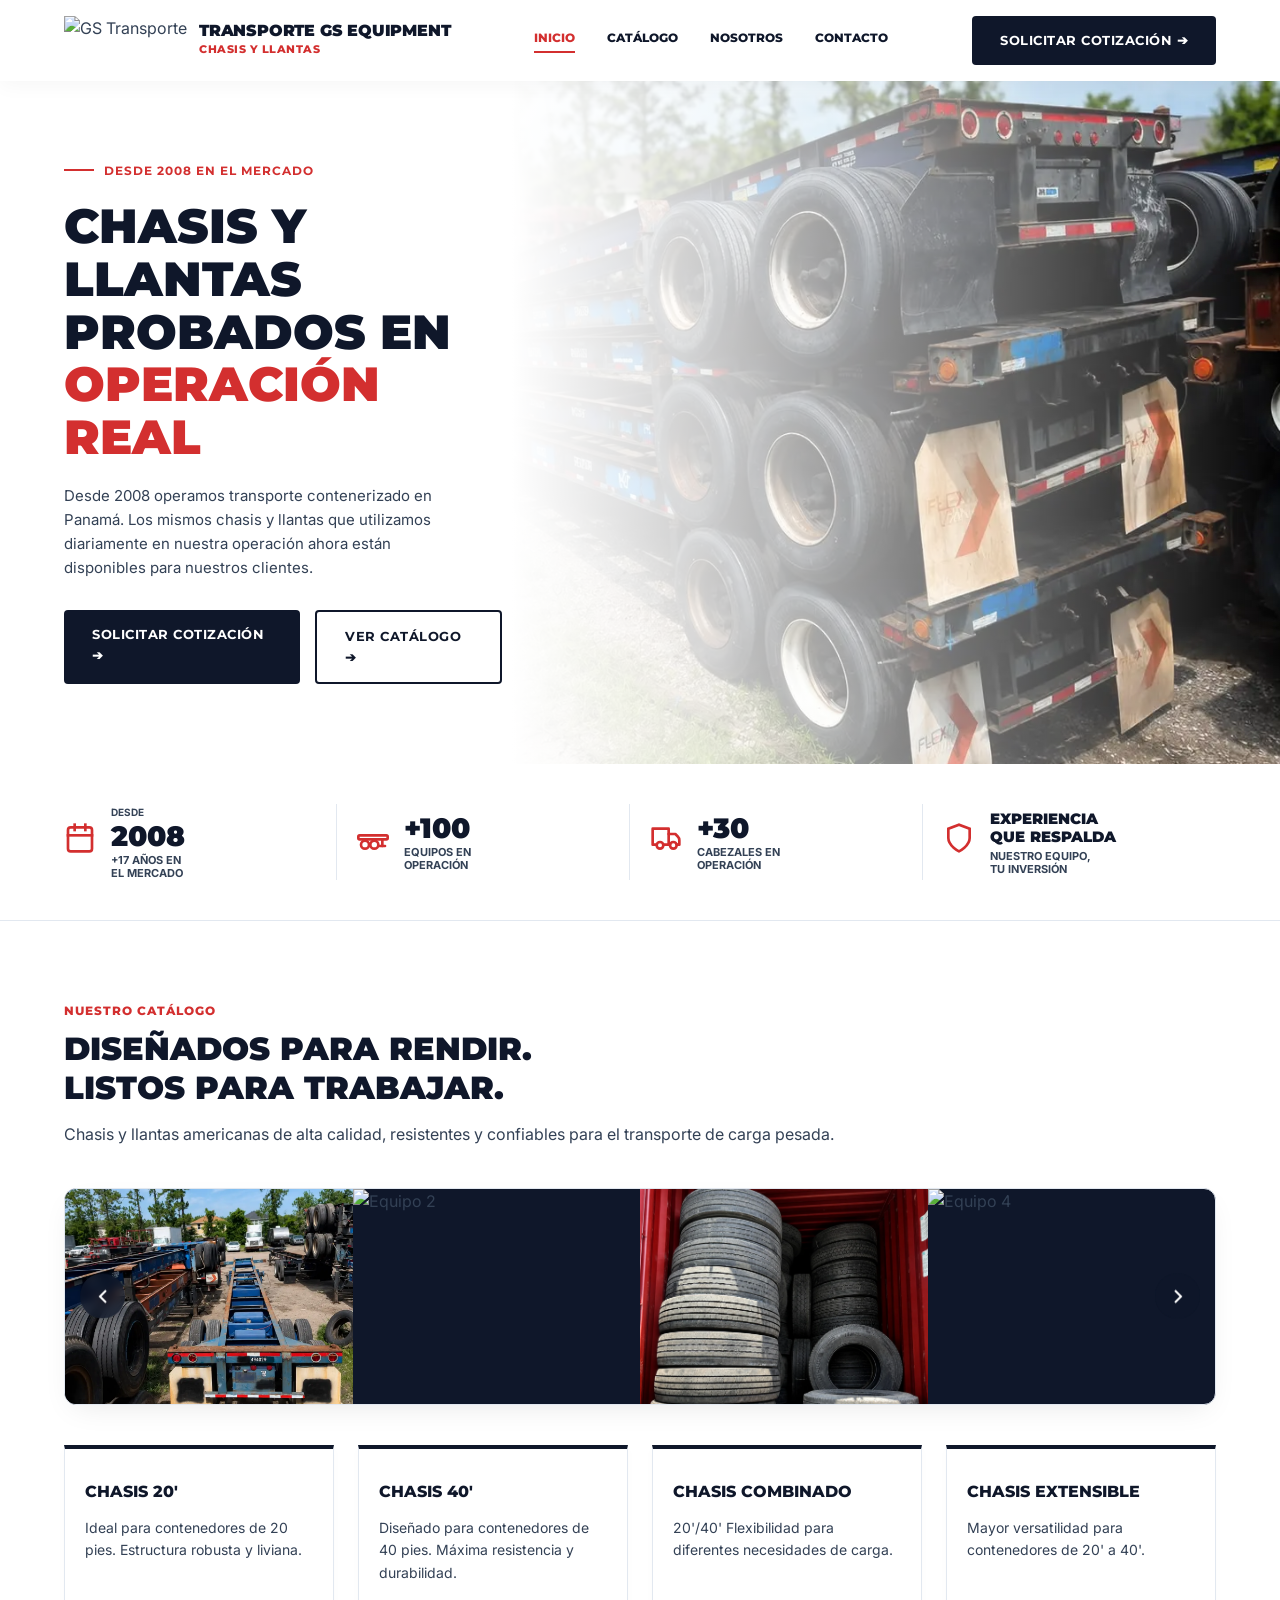
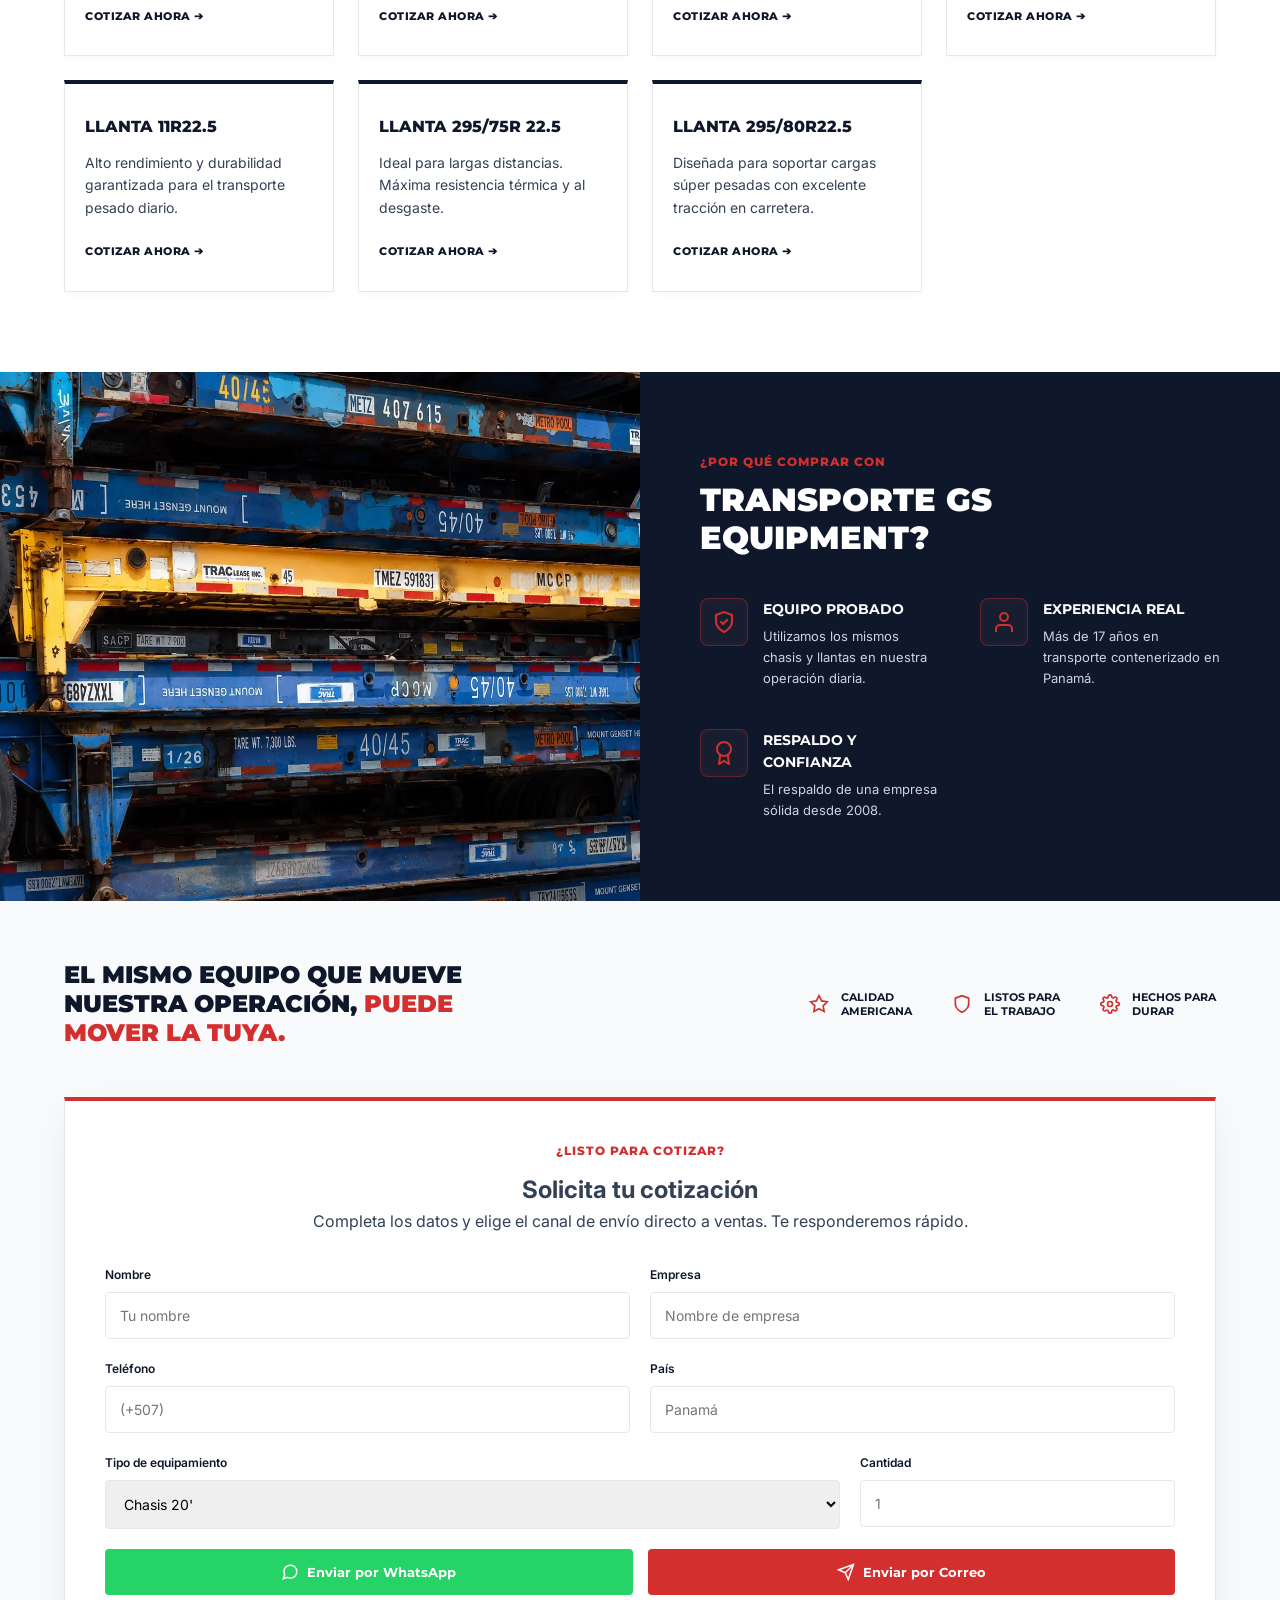
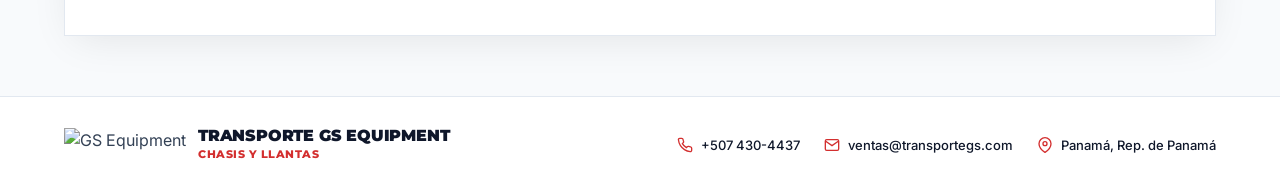
==== commit 6619cfd3: "botones nuevos" ====
--- a/index.html
+++ b/index.html
@@ -4,7 +4,6 @@
     <meta charset="UTF-8" />
     <meta name="viewport" content="width=device-width, initial-scale=1.0" />
     <title>GS Equipment | Chasis y Llantas Americanas</title>
-    <!-- Fuentes: Montserrat y Inter -->
     <link rel="preconnect" href="https://fonts.googleapis.com" />
     <link rel="preconnect" href="https://fonts.gstatic.com" crossorigin />
     <link
@@ -15,7 +14,6 @@
     <link rel="stylesheet" href="./assets/css/styles.css" />
   </head>
   <body>
-    <!-- NAVEGACIÓN -->
     <header class="navbar">
       <div class="container nav-container">
         <a href="#" class="nav-logo">
@@ -54,7 +52,6 @@
       </div>
     </header>
 
-    <!-- 1. HERO SECTION CON FONDO DESVANECIDO -->
     <section class="hero-section hero-faded">
       <div class="container hero-grid">
         <div class="hero-content reveal">
@@ -79,7 +76,6 @@
       </div>
     </section>
 
-    <!-- 2. STATS BAR (ICONOS BATMAN STYLE) -->
     <div class="stats-bar reveal">
       <div class="container stats-grid">
         <div class="stat-box">
@@ -177,7 +173,6 @@
       </div>
     </div>
 
-    <!-- 3. CATÁLOGO DE CHASIS Y LLANTAS (IMÁGENES ARRIBA, TEXTOS ABAJO) -->
     <section id="catalogo" class="chasis-section container reveal">
       <div class="section-header">
         <span class="subtitle-red">NUESTRO CATÁLOGO</span>
@@ -190,7 +185,6 @@
         </p>
       </div>
 
-      <!-- NUEVO: CARRUSEL DE IMÁGENES -->
       <div class="catalog-carousel-wrapper reveal">
         <button class="carousel-btn left-btn">
           <svg
@@ -283,9 +277,7 @@
         </button>
       </div>
 
-      <!-- TARJETAS DE TEXTO (SIN IMAGEN) -->
       <div class="products-grid text-cards">
-        <!-- Chasis 20 -->
         <div class="product-card">
           <div class="product-content">
             <h3>CHASIS 20'</h3>
@@ -296,7 +288,6 @@
           </div>
         </div>
 
-        <!-- Chasis 40 -->
         <div class="product-card">
           <div class="product-content">
             <h3>CHASIS 40'</h3>
@@ -308,7 +299,6 @@
           </div>
         </div>
 
-        <!-- Chasis Combinado -->
         <div class="product-card">
           <div class="product-content">
             <h3>CHASIS COMBINADO</h3>
@@ -317,7 +307,6 @@
           </div>
         </div>
 
-        <!-- Chasis Extensible -->
         <div class="product-card">
           <div class="product-content">
             <h3>CHASIS EXTENSIBLE</h3>
@@ -326,7 +315,6 @@
           </div>
         </div>
 
-        <!-- Llanta 11R22.5 -->
         <div class="product-card">
           <div class="product-content">
             <h3>LLANTA 11R22.5</h3>
@@ -338,7 +326,6 @@
           </div>
         </div>
 
-        <!-- Llanta 295/75R 22.5 -->
         <div class="product-card">
           <div class="product-content">
             <h3>LLANTA 295/75R 22.5</h3>
@@ -350,7 +337,6 @@
           </div>
         </div>
 
-        <!-- Llanta 295/80R22.5 -->
         <div class="product-card">
           <div class="product-content">
             <h3>LLANTA 295/80R22.5</h3>
@@ -364,7 +350,6 @@
       </div>
     </section>
 
-    <!-- 4. SECCIÓN OSCURA (ICONOS CON GLOW) -->
     <section id="nosotros" class="dark-section reveal">
       <div class="dark-grid">
         <div class="dark-image">
@@ -395,30 +380,6 @@
                 <p>
                   Utilizamos los mismos chasis y llantas en nuestra operación
                   diaria.
-                </p>
-              </div>
-            </div>
-            <div class="feature-item">
-              <div class="feature-icon">
-                <svg
-                  width="24"
-                  height="24"
-                  viewBox="0 0 24 24"
-                  fill="none"
-                  stroke="currentColor"
-                  stroke-width="2"
-                  stroke-linecap="square"
-                >
-                  <path
-                    d="M16 4h2a2 2 0 0 1 2 2v14a2 2 0 0 1-2 2H6a2 2 0 0 1-2-2V6a2 2 0 0 1 2-2h2"
-                  ></path>
-                  <rect x="8" y="2" width="8" height="4" rx="1" ry="1"></rect>
-                </svg>
-              </div>
-              <div class="feature-text">
-                <h4>VENTA POR PEDIDO</h4>
-                <p>
-                  Solicita el equipo que necesitas. Nosotros lo conseguimos.
                 </p>
               </div>
             </div>
@@ -469,7 +430,6 @@
       </div>
     </section>
 
-    <!-- 5. BANNER INFERIOR Y FORMULARIO -->
     <section id="cotizar" class="bottom-cta-section reveal">
       <div class="container banner-flex">
         <div class="banner-title">
@@ -577,14 +537,12 @@
               <div class="input-group">
                 <label>Tipo de equipamiento</label>
                 <select id="eq_tipo">
-                  <!-- OPCIONES DE CHASIS -->
                   <option value="Chasis 20'">Chasis 20'</option>
                   <option value="Chasis 40'">Chasis 40'</option>
                   <option value="Chasis Combinado 20'/40'">
                     Chasis Combinado 20'/40'
                   </option>
                   <option value="Chasis Extensible">Chasis Extensible</option>
-                  <!-- NUEVAS OPCIONES DE LLANTAS -->
                   <option value="Llantas 11R22.5">Llantas 11R22.5</option>
                   <option value="Llantas 295/75R 22.5">
                     Llantas 295/75R 22.5
@@ -641,7 +599,6 @@
       </div>
     </section>
 
-    <!-- FOOTER MOCKUP CON ICONOS -->
     <footer id="contacto" class="mockup-footer">
       <div class="container footer-flex">
         <div class="footer-logo">
@@ -705,6 +662,8 @@
     <div id="image-modal" class="modal-hidden">
       <span class="modal-close">&times;</span>
       <img class="modal-content" id="modal-img" alt="Imagen expandida" />
+      <button class="modal-nav prev" id="modal-prev-btn">&#10094;</button>
+      <button class="modal-nav next" id="modal-next-btn">&#10095;</button>
     </div>
   </body>
 </html>
--- a/assets/css/styles.css
+++ b/assets/css/styles.css
@@ -1,5 +1,5 @@
 /* =========================================
-   GS EQUIPMENT - LANDING PAGE STYLES (BATMAN / PRO)
+   GS EQUIPMENT - LANDING PAGE STYLES
    ========================================= */
 
 :root {
@@ -123,7 +123,7 @@
 }
 
 /* =========================================
-   NUEVO NAVBAR SUPERIOR (ESTILO MOCKUP PRO)
+   NUEVO NAVBAR SUPERIOR
    ========================================= */
 .navbar {
   background: #fff;
@@ -358,7 +358,7 @@
   margin-top: 2px;
 }
 
-/* Catálogo de Chasis (CARRUSEL SUPERIOR + FICHAS TEXTO ABAJO) */
+/* Catálogo de Chasis */
 .chasis-section {
   padding: 80px 0;
 }
@@ -385,7 +385,7 @@
   margin-bottom: 40px;
 }
 
-/* Carrusel Nuevo de la Galería */
+/* Carrusel de la Galería */
 .catalog-carousel-wrapper {
   position: relative;
   margin-bottom: 40px;
@@ -409,7 +409,7 @@
 .carousel-slide {
   flex: 0 0 100%;
   scroll-snap-align: start;
-  aspect-ratio: 16/9; /* Formato apaisado para celular */
+  aspect-ratio: 16/9;
   overflow: hidden;
 }
 .carousel-slide img {
@@ -452,7 +452,7 @@
   right: 15px;
 }
 
-/* Grid de las Fichas (Cards sin imagen) */
+/* Grid de las Fichas */
 .products-grid.text-cards {
   display: grid;
   grid-template-columns: repeat(auto-fill, minmax(250px, 1fr));
@@ -460,7 +460,7 @@
 }
 .product-card {
   border: 1px solid var(--color-gray-border);
-  border-top: 4px solid var(--color-dark); /* Línea de acento estilo ficha técnica */
+  border-top: 4px solid var(--color-dark);
   background: #fff;
   display: flex;
   flex-direction: column;
@@ -502,7 +502,7 @@
   color: var(--color-red);
 }
 
-/* Dark Section - Efecto Batman */
+/* Dark Section */
 .dark-section {
   background: var(--color-dark);
   color: #fff;
@@ -741,6 +741,105 @@
 
 .modal-close:hover {
   color: var(--color-red);
+}
+
+/* =========================================
+   LIGHTBOX / VISOR DE IMÁGENES (CLICK)
+   ========================================= */
+#image-modal {
+  display: flex;
+  position: fixed;
+  z-index: 9999;
+  left: 0;
+  top: 0;
+  width: 100%;
+  height: 100%;
+  background-color: rgba(11, 17, 32, 0.9);
+  backdrop-filter: blur(5px);
+  justify-content: center;
+  align-items: center;
+  opacity: 1;
+  transition: opacity 0.3s ease;
+}
+
+#image-modal.modal-hidden {
+  display: none;
+  opacity: 0;
+}
+
+.modal-content {
+  max-width: 90%;
+  max-height: 85vh;
+  border-radius: 8px;
+  box-shadow: 0 10px 40px rgba(0, 0, 0, 0.6);
+  transform: scale(0.95);
+  transition: transform 0.3s ease;
+  object-fit: contain;
+}
+
+#image-modal:not(.modal-hidden) .modal-content {
+  transform: scale(1);
+}
+
+.modal-close {
+  position: absolute;
+  top: 20px;
+  right: 30px;
+  color: white;
+  font-size: 45px;
+  font-weight: bold;
+  cursor: pointer;
+  transition: color 0.3s ease;
+}
+
+.modal-close:hover {
+  color: var(--color-red);
+}
+
+/* Botones de Navegación del Modal */
+.modal-nav {
+  position: absolute;
+  top: 50%;
+  transform: translateY(-50%);
+  background: rgba(15, 23, 42, 0.7);
+  color: white;
+  border: none;
+  width: 50px;
+  height: 50px;
+  border-radius: 50%;
+  cursor: pointer;
+  z-index: 10;
+  display: flex;
+  align-items: center;
+  justify-content: center;
+  transition:
+    background 0.3s,
+    transform 0.3s;
+  backdrop-filter: blur(4px);
+  font-size: 20px;
+}
+
+.modal-nav:hover {
+  background: var(--color-red);
+  transform: translateY(-50%) scale(1.1);
+}
+
+.modal-nav.prev {
+  left: 30px;
+}
+
+.modal-nav.next {
+  right: 30px;
+}
+
+/* Responsive para los botones del modal */
+@media (max-width: 768px) {
+  .modal-nav {
+    width: 40px;
+    height: 40px;
+    left: 15px;
+    right: 15px;
+  }
 }
 
 /* =========================================
@@ -815,7 +914,7 @@
     gap: 10px;
   }
 
-  /* --- CORRECCIONES HERO MÓVIL --- */
+  /* --- HERO MÓVIL --- */
   .hero-section {
     padding: 0;
   }
@@ -884,12 +983,10 @@
     min-height: 500px;
   }
 
-  /* Ajuste para que el carrusel muestre 4 imágenes a la vez en PC */
   .carousel-slide {
     flex: 0 0 25%;
     aspect-ratio: 4/3;
   }
-  /* Ajuste para que las tarjetas de texto queden en 4 columnas */
   .products-grid.text-cards {
     grid-template-columns: repeat(4, 1fr);
   }
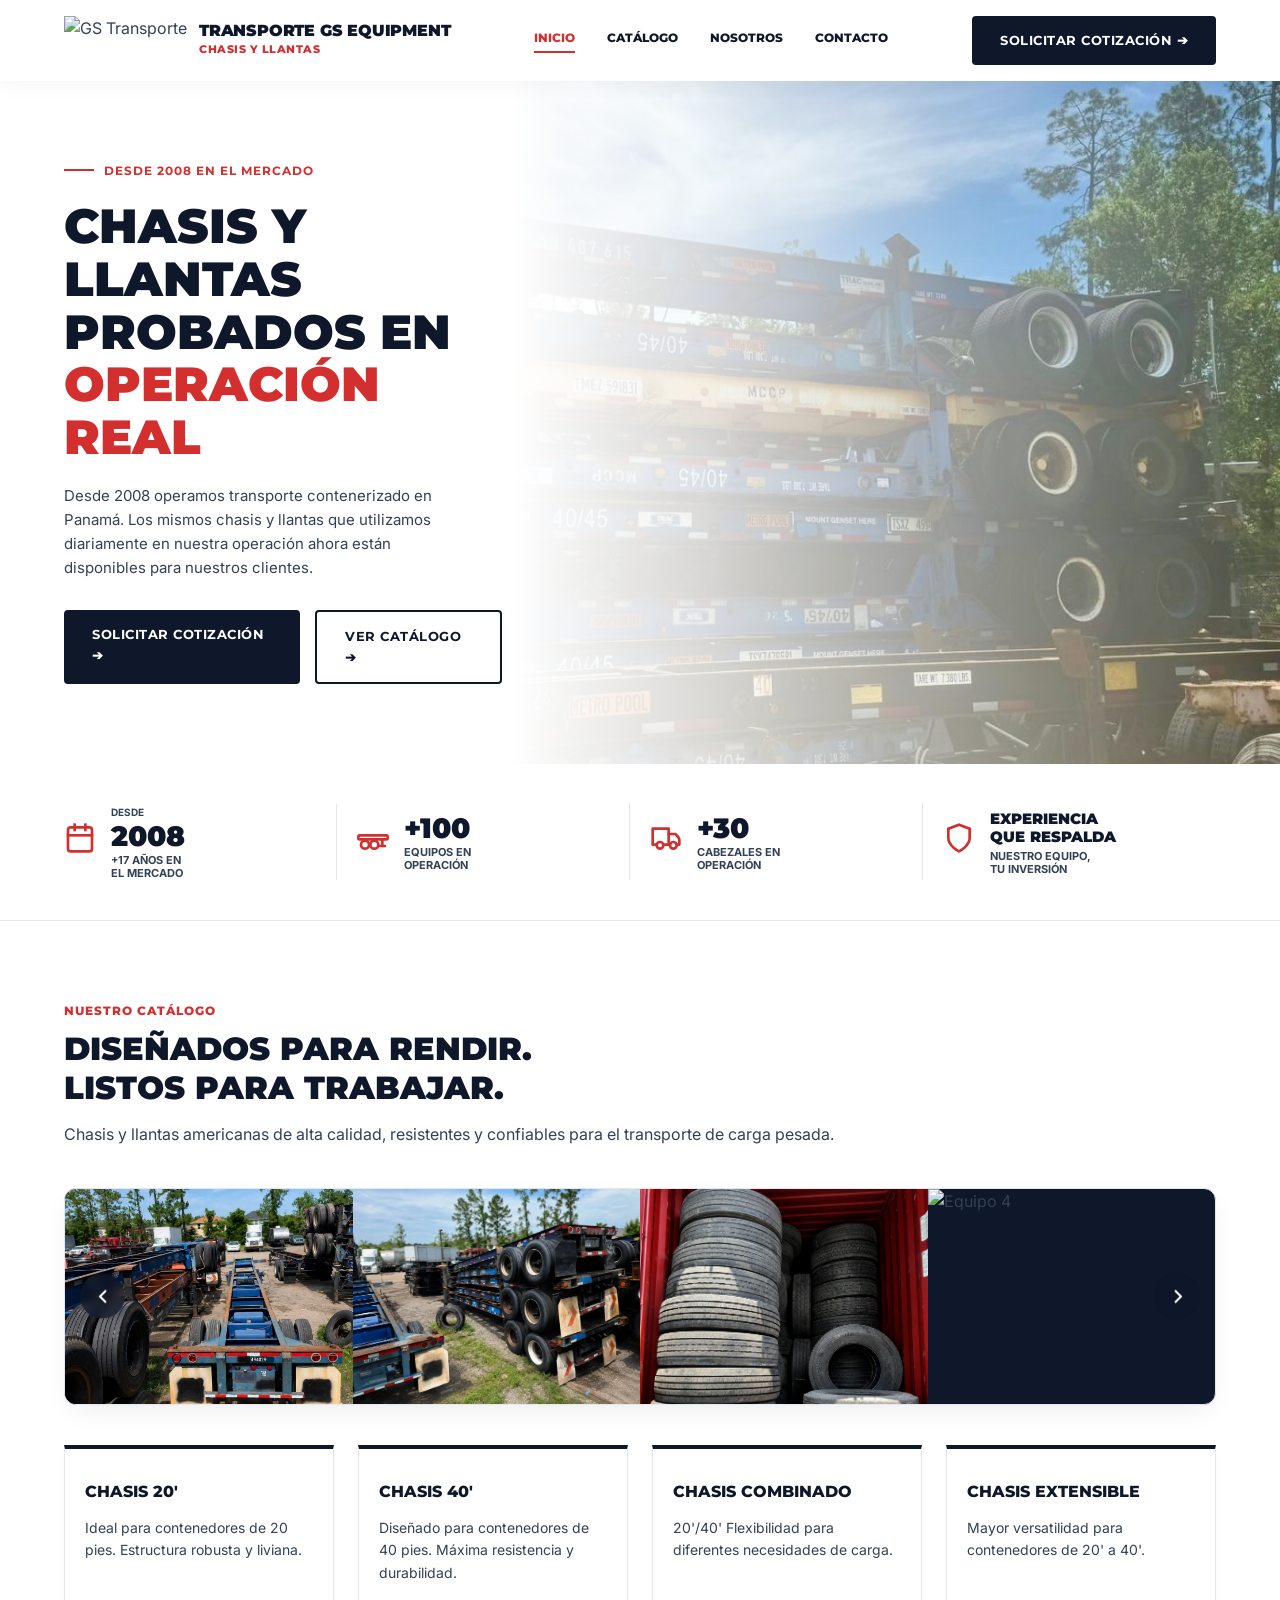
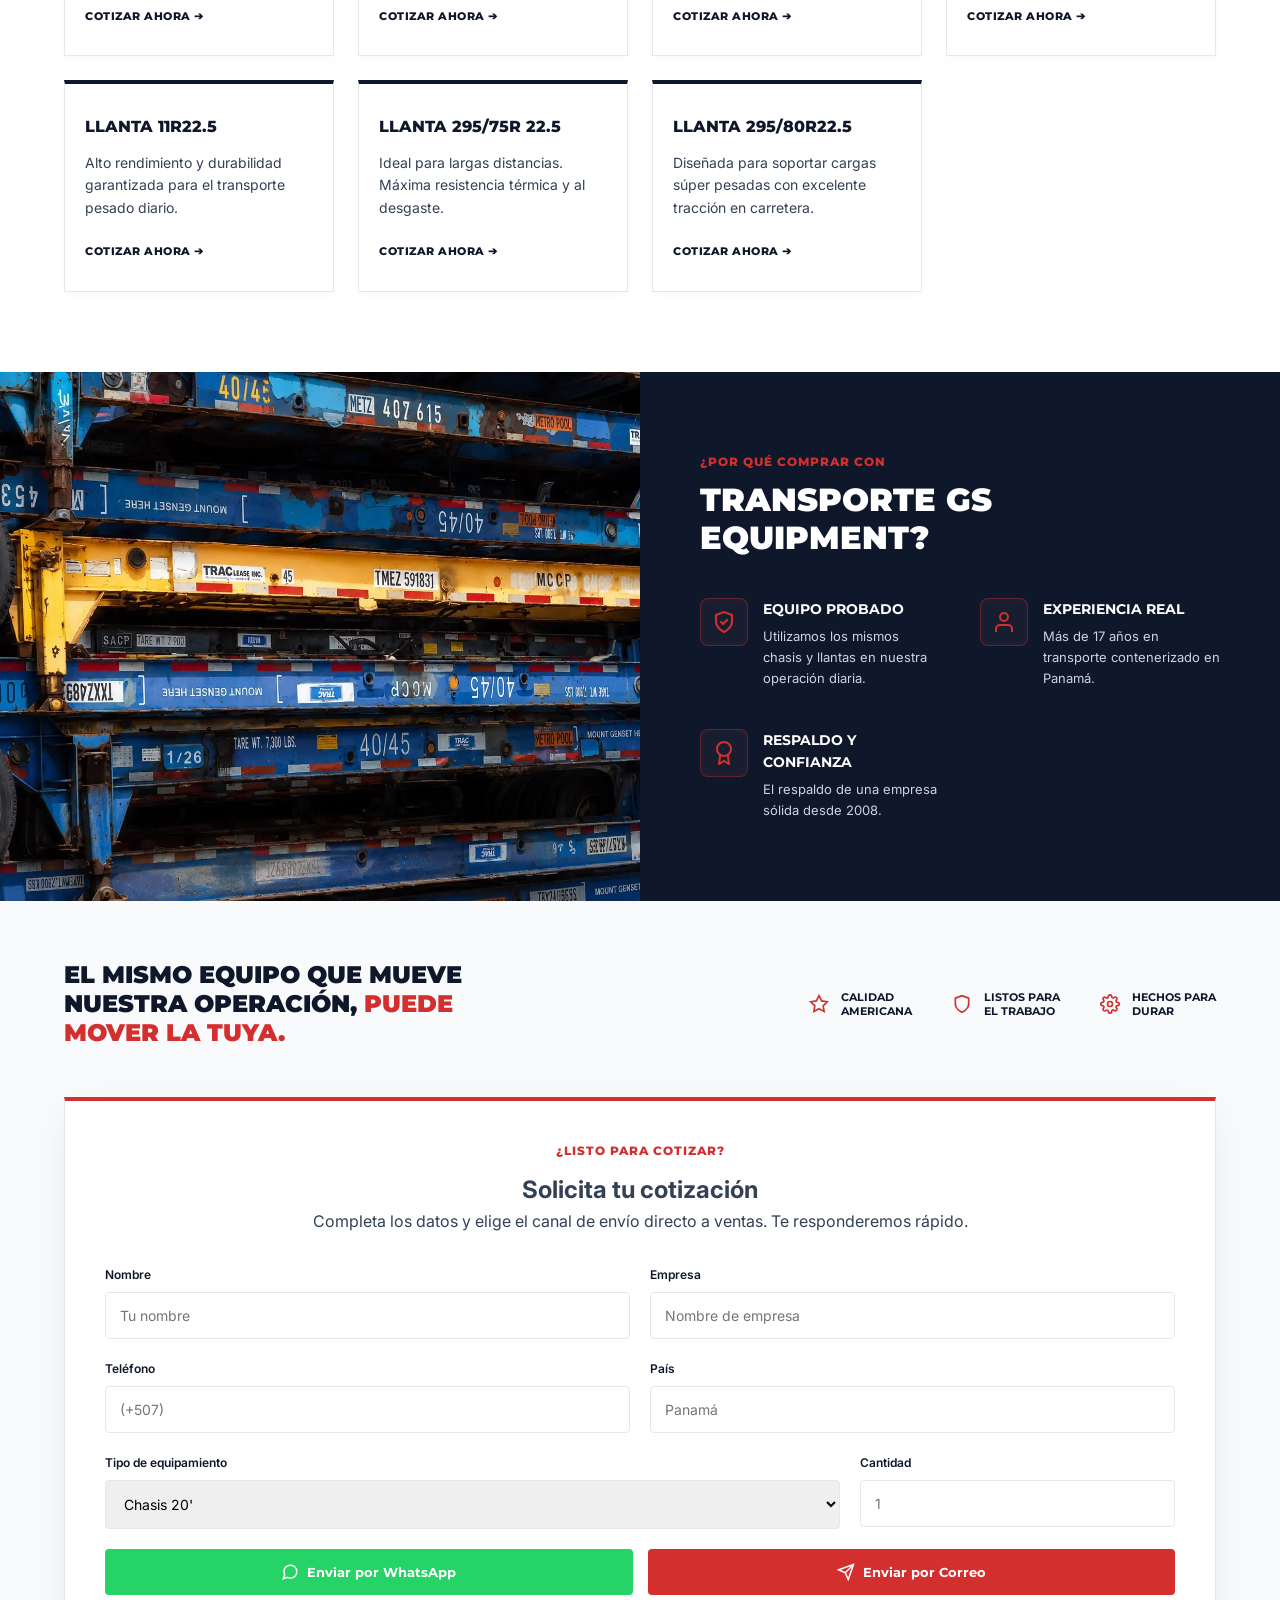
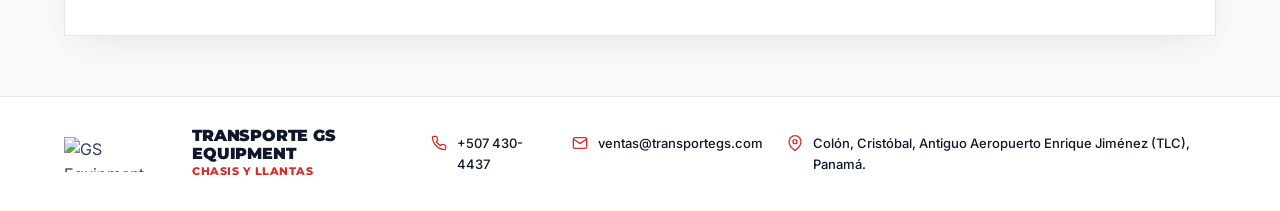
==== commit f28f7360: "cambio de ubicacion" ====
--- a/index.html
+++ b/index.html
@@ -261,6 +261,48 @@
           </div>
           <div class="carousel-slide">
             <img src="./assets/img/pesado/gal-22.webp" alt="Equipo 22" />
+          </div>
+          <div class="carousel-slide">
+            <img src="./assets/img/pesado/gal-23.webp" alt="Equipo 23" />
+          </div>
+          <div class="carousel-slide">
+            <img src="./assets/img/pesado/gal-24.webp" alt="Equipo 24" />
+          </div>
+          <div class="carousel-slide">
+            <img src="./assets/img/pesado/gal-25.webp" alt="Equipo 25" />
+          </div>
+          <div class="carousel-slide">
+            <img src="./assets/img/pesado/gal-26.webp" alt="Equipo 26" />
+          </div>
+          <div class="carousel-slide">
+            <img src="./assets/img/pesado/gal-27.webp" alt="Equipo 27" />
+          </div>
+          <div class="carousel-slide">
+            <img src="./assets/img/pesado/gal-28.webp" alt="Equipo 28" />
+          </div>
+          <div class="carousel-slide">
+            <img src="./assets/img/pesado/gal-29.webp" alt="Equipo 29" />
+          </div>
+          <div class="carousel-slide">
+            <img src="./assets/img/pesado/gal-30.webp" alt="Equipo 30" />
+          </div>
+          <div class="carousel-slide">
+            <img src="./assets/img/pesado/gal-31.webp" alt="Equipo 31" />
+          </div>
+          <div class="carousel-slide">
+            <img src="./assets/img/pesado/gal-32.webp" alt="Equipo 32" />
+          </div>
+          <div class="carousel-slide">
+            <img src="./assets/img/pesado/gal-33.webp" alt="Equipo 33" />
+          </div>
+          <div class="carousel-slide">
+            <img src="./assets/img/pesado/gal-34.webp" alt="Equipo 34" />
+          </div>
+          <div class="carousel-slide">
+            <img src="./assets/img/pesado/gal-35.webp" alt="Equipo 35" />
+          </div>
+          <div class="carousel-slide">
+            <img src="./assets/img/pesado/gal-36.webp" alt="Equipo 36" />
           </div>
         </div>
         <button class="carousel-btn right-btn">
@@ -652,7 +694,7 @@
               <path d="M21 10c0 7-9 13-9 13s-9-6-9-13a9 9 0 0 1 18 0z"></path>
               <circle cx="12" cy="10" r="3"></circle>
             </svg>
-            Panamá, Rep. de Panamá
+            Colón, Cristóbal, Antiguo Aeropuerto Enrique Jiménez (TLC), Panamá.
           </span>
         </div>
       </div>
--- a/assets/css/styles.css
+++ b/assets/css/styles.css
@@ -645,7 +645,9 @@
   margin-top: 10px;
 }
 
-/* Footer con SVG */
+/* =========================================
+   FOOTER CON SVG
+   ========================================= */
 .mockup-footer {
   padding: 30px 0;
   background: #fff;
@@ -672,11 +674,14 @@
 }
 .footer-contact span {
   display: flex;
-  align-items: center;
-  gap: 8px;
+  align-items: flex-start;
+  gap: 10px;
+  text-align: left;
 }
 .footer-contact svg {
   color: var(--color-red);
+  flex-shrink: 0;
+  margin-top: 2px;
 }
 
 /* Animaciones Reveal */
@@ -688,59 +693,6 @@
 .reveal.show {
   opacity: 1;
   transform: translateY(0);
-}
-
-/* =========================================
-   LIGHTBOX / VISOR DE IMÁGENES (CLICK)
-   ========================================= */
-#image-modal {
-  display: flex;
-  position: fixed;
-  z-index: 9999;
-  left: 0;
-  top: 0;
-  width: 100%;
-  height: 100%;
-  background-color: rgba(11, 17, 32, 0.9);
-  backdrop-filter: blur(5px);
-  justify-content: center;
-  align-items: center;
-  opacity: 1;
-  transition: opacity 0.3s ease;
-}
-
-#image-modal.modal-hidden {
-  display: none;
-  opacity: 0;
-}
-
-.modal-content {
-  max-width: 90%;
-  max-height: 85vh;
-  border-radius: 8px;
-  box-shadow: 0 10px 40px rgba(0, 0, 0, 0.6);
-  transform: scale(0.95);
-  transition: transform 0.3s ease;
-  object-fit: contain;
-}
-
-#image-modal:not(.modal-hidden) .modal-content {
-  transform: scale(1);
-}
-
-.modal-close {
-  position: absolute;
-  top: 20px;
-  right: 30px;
-  color: white;
-  font-size: 45px;
-  font-weight: bold;
-  cursor: pointer;
-  transition: color 0.3s ease;
-}
-
-.modal-close:hover {
-  color: var(--color-red);
 }
 
 /* =========================================
@@ -832,16 +784,6 @@
   right: 30px;
 }
 
-/* Responsive para los botones del modal */
-@media (max-width: 768px) {
-  .modal-nav {
-    width: 40px;
-    height: 40px;
-    left: 15px;
-    right: 15px;
-  }
-}
-
 /* =========================================
    RESPONSIVE MÓVIL Y TABLET
    ========================================= */
@@ -864,7 +806,6 @@
     padding-bottom: 20px;
   }
 
-  /* Ajustes Navbar Móvil para evitar colisiones */
   .nav-logo img {
     height: 38px;
   }
@@ -904,14 +845,40 @@
     align-items: flex-start;
     gap: 20px;
   }
+
   .footer-flex {
     flex-direction: column;
-    gap: 20px;
+    gap: 30px;
     text-align: center;
   }
+
+  .footer-logo {
+    justify-content: center;
+  }
+
   .footer-contact {
     flex-direction: column;
+    gap: 15px;
+    align-items: center;
+    width: 100%;
+  }
+
+  .footer-contact span {
+    display: flex;
+    flex-direction: row; 
+    align-items: flex-start;
+    text-align: left; 
     gap: 10px;
+    width: 100%;
+    max-width: 320px; 
+    margin: 0 auto;
+  }
+
+  .footer-contact svg {
+    margin-top: 2px; 
+    flex-shrink: 0;
+    width: 16px;
+    height: 16px;
   }
 
   /* --- HERO MÓVIL --- */
@@ -951,6 +918,21 @@
   }
 }
 
+/* AJUSTES ESPECÍFICOS PARA MÓVILES MÁS PEQUEÑOS */
+@media (max-width: 768px) {
+  .modal-nav {
+    width: 40px;
+    height: 40px;
+  }
+  .modal-nav.prev {
+    left: 10px;
+  }
+  .modal-nav.next {
+    right: 10px;
+    left: auto;
+  }
+}
+
 /* Teléfonos muy pequeños */
 @media (max-width: 480px) {
   .nav-logo {
